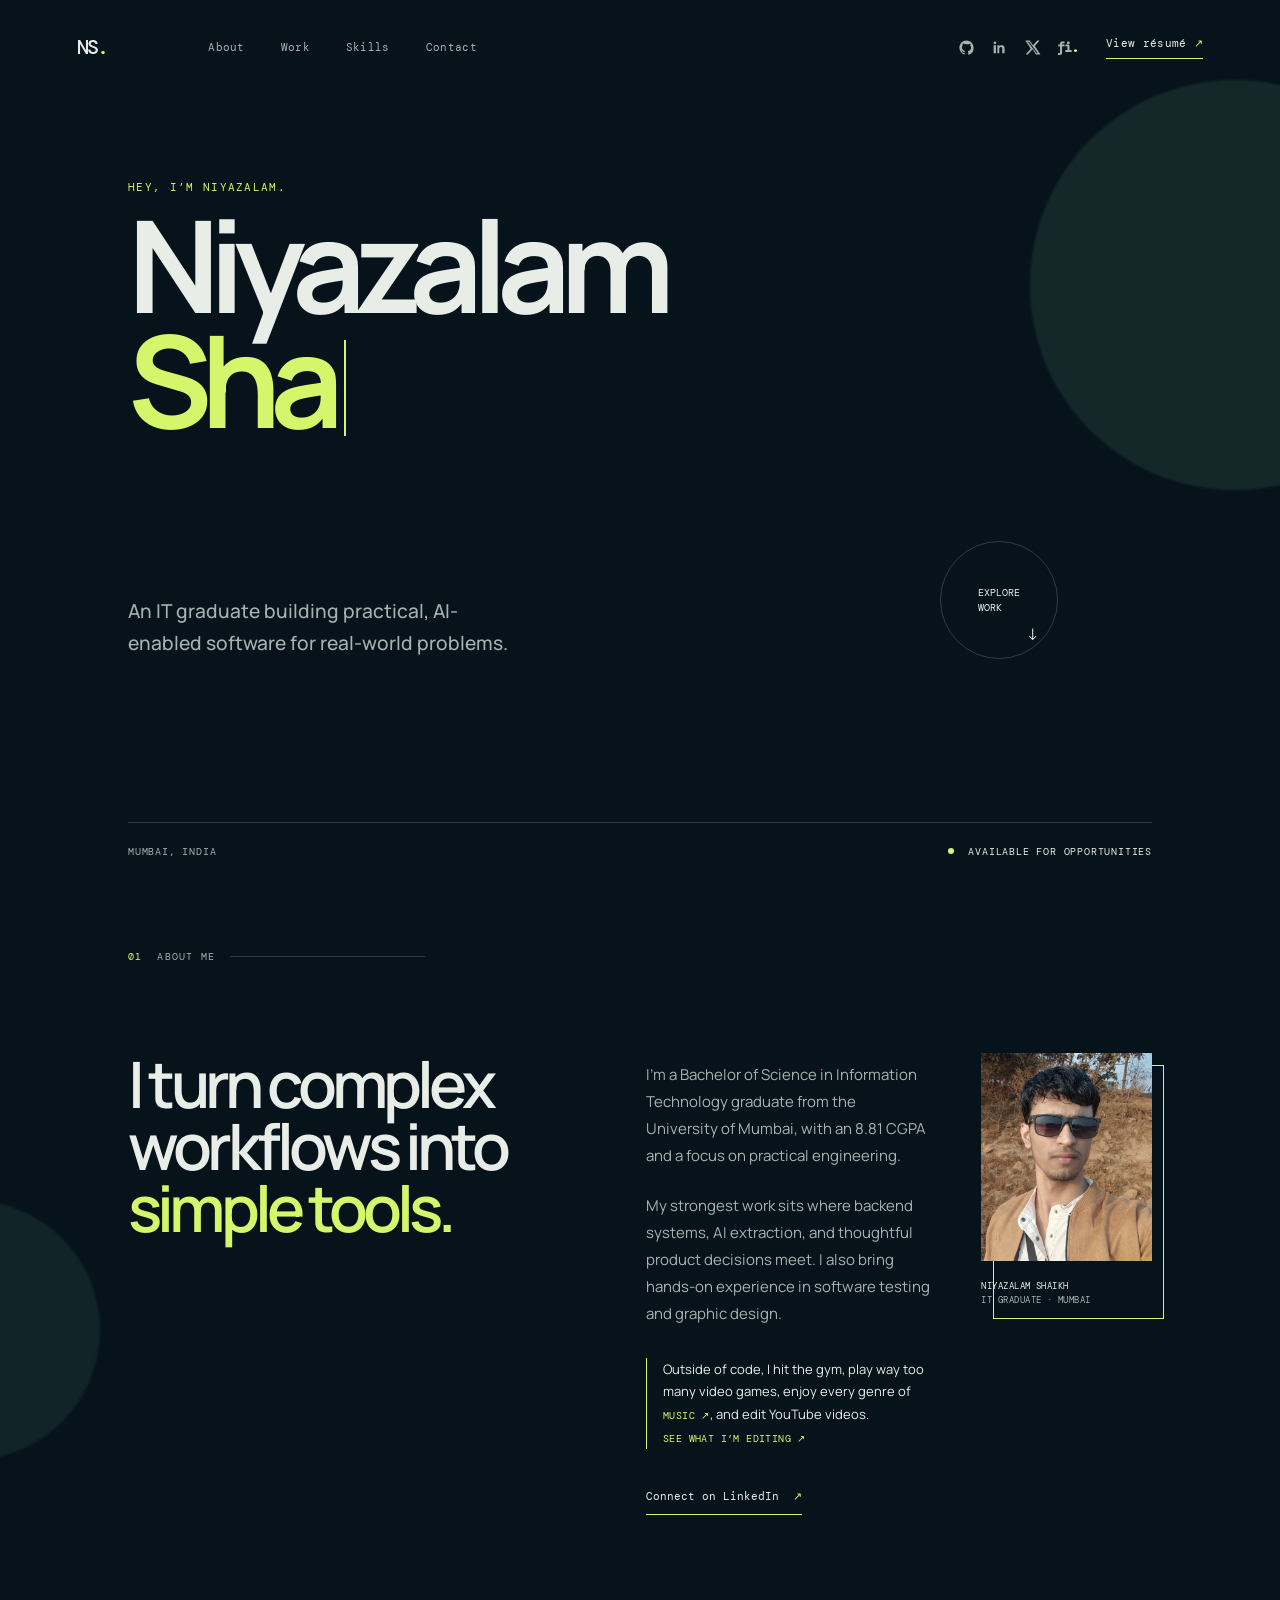
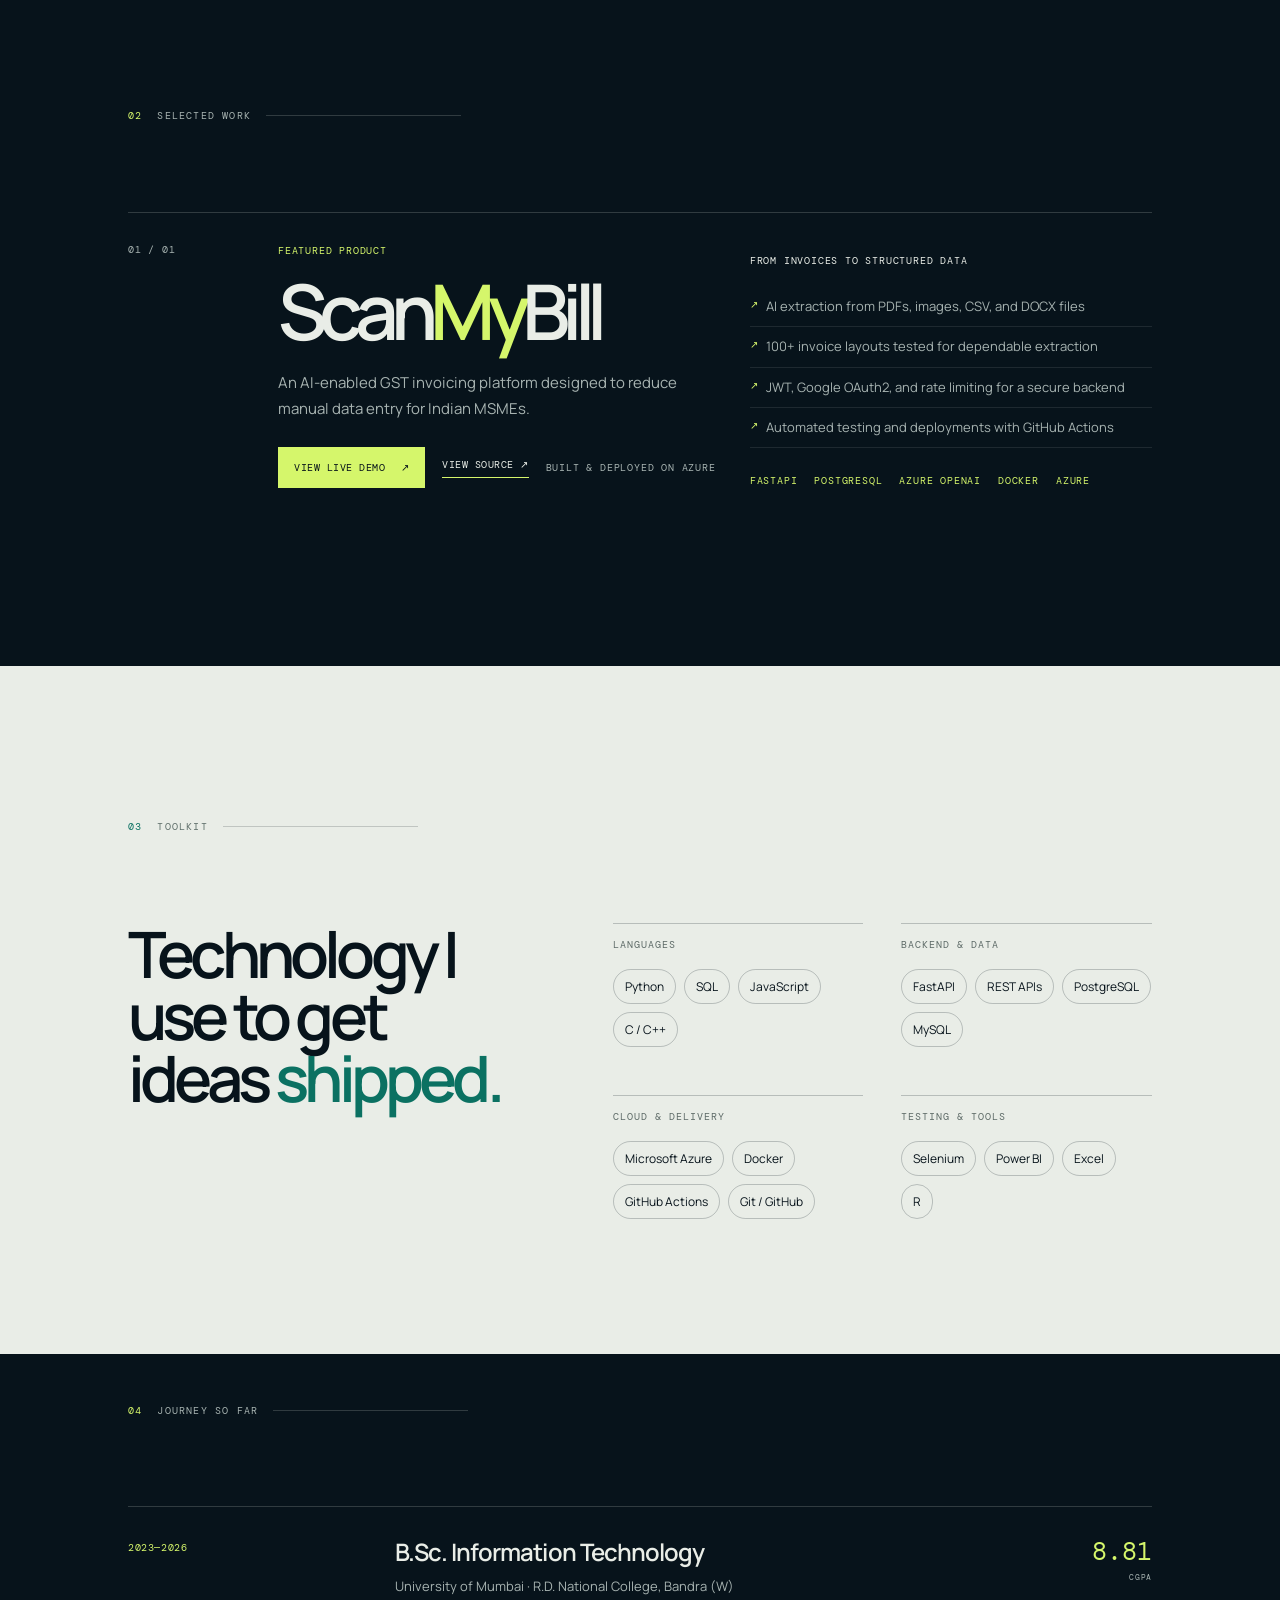
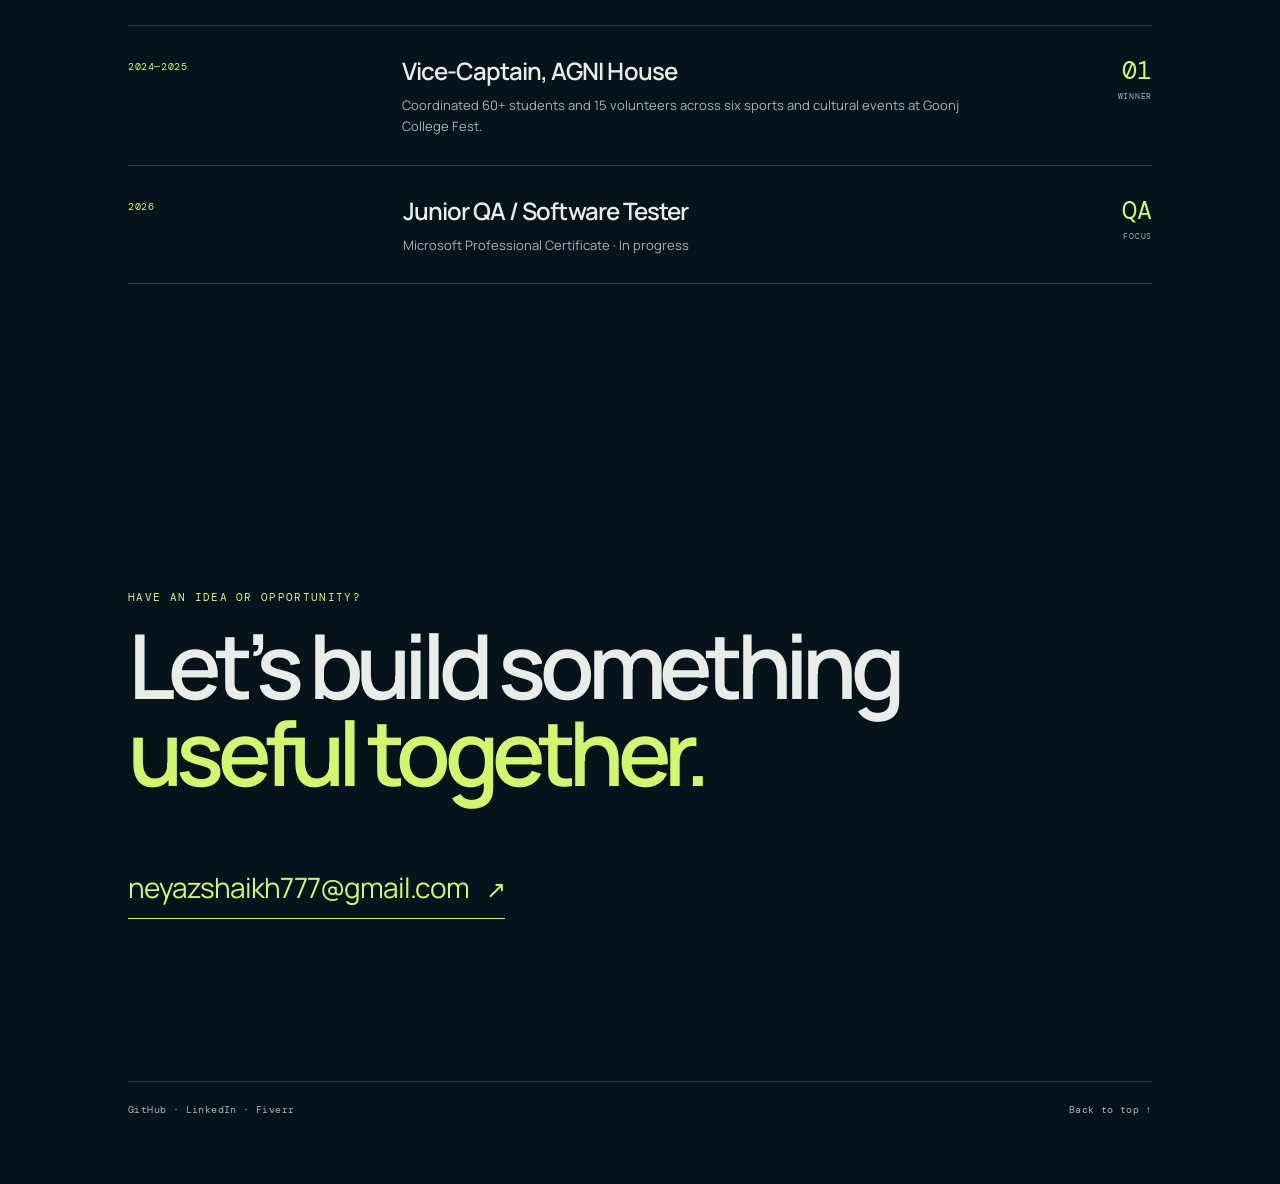
==== index.html @ 952bd9e0 "add x account" ====
<!doctype html>
<html lang="en">
  <head>
    <meta charset="UTF-8" />
    <meta name="viewport" content="width=device-width, initial-scale=1.0" />
    <meta name="description" content="Portfolio of Niyazalam Shaikh — IT graduate and builder of practical software." />
    <title>Niyazalam Shaikh | Portfolio</title>
    <link rel="icon" type="image/svg+xml" href="assets/images/favicon.svg" />
    <link rel="preconnect" href="https://fonts.googleapis.com" />
    <link rel="preconnect" href="https://fonts.gstatic.com" crossorigin />
    <link href="https://fonts.googleapis.com/css2?family=DM+Mono:wght@400;500&family=Manrope:wght@400;500;600;700;800&display=swap" rel="stylesheet" />
    <link rel="stylesheet" href="styles.css" />
  </head>
  <body>
    <div class="page-glow glow-one"></div>
    <div class="page-glow glow-two"></div>

    <header class="site-header">
      <a class="logo" href="#home" aria-label="Niyazalam Shaikh home">NS<span>.</span></a>
      <button class="menu-toggle" type="button" aria-label="Toggle navigation" aria-expanded="false">
        <span></span><span></span>
      </button>
      <nav class="nav-links" aria-label="Main navigation">
        <a href="#about">About</a>
        <a href="#work">Work</a>
        <a href="#skills">Skills</a>
        <a href="#contact">Contact</a>
      </nav>
      <div class="social-links" aria-label="Social profiles">
        <a href="https://github.com/niyaazshaikhh/" target="_blank" rel="noreferrer" aria-label="GitHub profile" title="GitHub">
          <svg viewBox="0 0 24 24" aria-hidden="true"><path d="M12 2C6.48 2 2 6.58 2 12.23c0 4.52 2.87 8.35 6.84 9.7.5.1.68-.22.68-.49 0-.24-.01-1.04-.01-1.89-2.78.62-3.37-1.2-3.37-1.2-.45-1.18-1.11-1.49-1.11-1.49-.91-.64.07-.63.07-.63 1 .08 1.53 1.06 1.53 1.06.9 1.57 2.35 1.12 2.92.86.09-.67.35-1.12.64-1.38-2.22-.26-4.56-1.14-4.56-5.08 0-1.12.39-2.03 1.03-2.75-.1-.26-.45-1.3.1-2.72 0 0 .84-.28 2.75 1.05A9.35 9.35 0 0 1 12 7.36c.85 0 1.7.12 2.5.35 1.91-1.33 2.75-1.05 2.75-1.05.55 1.42.2 2.46.1 2.72.64.72 1.03 1.63 1.03 2.75 0 3.95-2.34 4.81-4.57 5.07.36.32.68.94.68 1.9 0 1.37-.01 2.47-.01 2.81 0 .27.18.59.69.49A10.25 10.25 0 0 0 22 12.23C22 6.58 17.52 2 12 2Z"/></svg>
        </a>
        <a href="https://www.linkedin.com/in/niyaazshaikhh/" target="_blank" rel="noreferrer" aria-label="LinkedIn profile" title="LinkedIn">
          <svg viewBox="0 0 24 24" aria-hidden="true"><path d="M5.37 3.5a1.88 1.88 0 1 1 0 3.75 1.88 1.88 0 0 1 0-3.75ZM3.75 8.75h3.24v11.5H3.75V8.75Zm5.27 0h3.1v1.57h.04c.43-.81 1.49-1.66 3.07-1.66 3.28 0 3.89 2.16 3.89 4.97v6.62h-3.23v-5.87c0-1.4-.03-3.2-1.95-3.2-1.95 0-2.25 1.52-2.25 3.1v5.97H9.02V8.75Z"/></svg>
        </a>
        <a href="https://x.com/niyaazshaikhh" target="_blank" rel="noreferrer" aria-label="X profile" title="X">
          <svg viewBox="0 0 24 24" aria-hidden="true"><path d="M18.9 2H22l-6.77 7.74L23.2 22h-6.24l-4.89-7.58L5.44 22H2.33l7.24-8.28L1.92 2h6.24l4.42 6.86L18.9 2Zm-1.09 18h1.72L7.22 3.9H5.38L17.81 20Z"/></svg>
        </a>
        <a class="fiverr-link" href="https://www.fiverr.com/neyazshaikh/" target="_blank" rel="noreferrer" aria-label="Fiverr profile" title="Fiverr">fi<span>.</span></a>
      </div>
      <button class="header-cta" id="resume-button" type="button" aria-haspopup="dialog" aria-controls="resume-dialog" aria-expanded="false">View résumé <span aria-hidden="true">↗</span></button>
    </header>

    <main>
      <section id="home" class="hero section-shell">
        <p class="eyebrow reveal">Hey, I’m Niyazalam.</p>
        <h1 class="reveal" aria-label="Niyazalam Shaikh"><span class="type-line type-first" data-text="Niyazalam"></span><br /><span class="type-line type-last" data-text="Shaikh."></span></h1>
        <div class="hero-bottom reveal">
          <p class="hero-copy">An IT graduate building practical, AI-enabled software for real-world problems.</p>
          <a class="circle-link" href="#work" aria-label="Explore my work"><span>Explore<br />work</span><b>↓</b></a>
        </div>
        <div class="hero-meta reveal">
          <span>Mumbai, India</span>
          <span class="status"><i></i> Available for opportunities</span>
        </div>
      </section>

      <section id="about" class="about section-shell content-section">
        <div class="section-label reveal"><span>01</span> About me</div>
        <div class="about-grid">
          <h2 class="reveal">I turn complex workflows into <em>simple tools.</em></h2>
          <div class="about-text reveal">
            <p>I’m a Bachelor of Science in Information Technology graduate from the University of Mumbai, with an 8.81 CGPA and a focus on practical engineering.</p>
            <p>My strongest work sits where backend systems, AI extraction, and thoughtful product decisions meet. I also bring hands-on experience in software testing and graphic design.</p>
            <p class="personal-note">Outside of code, I hit the gym, play way too many video games, enjoy every genre of <a href="https://www.youtube.com/watch?v=YeFpMaiof6o" target="_blank" rel="noreferrer">music ↗</a>, and edit YouTube videos. <a href="https://www.youtube.com/@cverox" target="_blank" rel="noreferrer">See what I’m editing ↗</a></p>
            <a class="text-link" href="https://www.linkedin.com/in/niyaazshaikhh/" target="_blank" rel="noreferrer">Connect on LinkedIn <span>↗</span></a>
          </div>
          <figure class="about-photo reveal">
            <img src="assets/images/profile_picture.jpg" alt="Niyazalam Shaikh" />
            <figcaption>Niyazalam Shaikh<br /><span>IT graduate · Mumbai</span></figcaption>
          </figure>
        </div>
      </section>

      <section id="work" class="work section-shell content-section">
        <div class="section-label reveal"><span>02</span> Selected work</div>
        <article class="featured-project reveal">
          <div class="project-index">01 / 01</div>
          <div class="project-main">
            <p class="project-kicker">Featured product</p>
            <h2>Scan<span>My</span>Bill</h2>
            <p class="project-summary">An AI-enabled GST invoicing platform designed to reduce manual data entry for Indian MSMEs.</p>
            <div class="project-actions">
              <a class="button" href="https://scanmybill.vercel.app/" target="_blank" rel="noreferrer">View live demo <span>↗</span></a>
              <a class="project-link" href="https://github.com/niyaazshaikhh/ScanMyBill" target="_blank" rel="noreferrer">View source ↗</a>
              <span class="project-note">Built & deployed on Azure</span>
            </div>
          </div>
          <div class="project-detail">
            <p>From invoices to structured data</p>
            <ul>
              <li>AI extraction from PDFs, images, CSV, and DOCX files</li>
              <li>100+ invoice layouts tested for dependable extraction</li>
              <li>JWT, Google OAuth2, and rate limiting for a secure backend</li>
              <li>Automated testing and deployments with GitHub Actions</li>
            </ul>
            <div class="tech-list"><span>FastAPI</span><span>PostgreSQL</span><span>Azure OpenAI</span><span>Docker</span><span>Azure</span></div>
          </div>
        </article>
      </section>

      <section id="skills" class="skills section-shell content-section">
        <div class="section-label reveal"><span>03</span> Toolkit</div>
        <div class="skills-layout">
          <h2 class="reveal">Technology I use to get ideas <em>shipped.</em></h2>
          <div class="skill-groups reveal">
            <div class="skill-group"><p>Languages</p><div><span>Python</span><span>SQL</span><span>JavaScript</span><span>C / C++</span></div></div>
            <div class="skill-group"><p>Backend & data</p><div><span>FastAPI</span><span>REST APIs</span><span>PostgreSQL</span><span>MySQL</span></div></div>
            <div class="skill-group"><p>Cloud & delivery</p><div><span>Microsoft Azure</span><span>Docker</span><span>GitHub Actions</span><span>Git / GitHub</span></div></div>
            <div class="skill-group"><p>Testing & tools</p><div><span>Selenium</span><span>Power BI</span><span>Excel</span><span>R</span></div></div>
          </div>
        </div>
      </section>

      <section class="journey section-shell content-section">
        <div class="section-label reveal"><span>04</span> Journey so far</div>
        <div class="journey-list reveal">
          <article><p class="journey-year">2023—2026</p><div><h3>B.Sc. Information Technology</h3><p>University of Mumbai · R.D. National College, Bandra (W)</p></div><strong>8.81 <small>CGPA</small></strong></article>
          <article><p class="journey-year">2024—2025</p><div><h3>Vice-Captain, AGNI House</h3><p>Coordinated 60+ students and 15 volunteers across six sports and cultural events at Goonj College Fest.</p></div><strong>01 <small>Winner</small></strong></article>
          <article><p class="journey-year">2026</p><div><h3>Junior QA / Software Tester</h3><p>Microsoft Professional Certificate · In progress</p></div><strong>QA <small>Focus</small></strong></article>
        </div>
      </section>

      <section id="contact" class="contact section-shell">
        <p class="eyebrow reveal">Have an idea or opportunity?</p>
        <h2 class="reveal">Let’s build something<br /><span>useful together.</span></h2>
        <a class="contact-email reveal" href="mailto:neyazshaikh777@gmail.com">neyazshaikh777@gmail.com <span>↗</span></a>
        <div class="contact-footer reveal">
          <p><a href="https://github.com/niyaazshaikhh/" target="_blank" rel="noreferrer">GitHub</a> · <a href="https://www.linkedin.com/in/niyaazshaikhh/" target="_blank" rel="noreferrer">LinkedIn</a> · <a href="https://www.fiverr.com/neyazshaikh/" target="_blank" rel="noreferrer">Fiverr</a></p>
          <a href="#home">Back to top ↑</a>
        </div>
      </section>
    </main>
    <dialog class="resume-dialog" id="resume-dialog" aria-labelledby="resume-dialog-title">
      <div class="resume-dialog-content">
        <div class="resume-dialog-header">
          <h2 id="resume-dialog-title">Niyazalam Shaikh — Résumé</h2>
          <button class="resume-dialog-close" type="button" aria-label="Close résumé viewer">×</button>
        </div>
        <iframe src="assets/documents/niyazalam_resume.pdf" title="Niyazalam Shaikh résumé"></iframe>
      </div>
    </dialog>
    <script src="app.js"></script>
  </body>
</html>
---- styles.css ----
:root {
  --ink: #07131b;
  --ink-soft: #10242e;
  --paper: #e9ede7;
  --muted: #a7b3b1;
  --lime: #d5f66b;
  --line: rgba(233, 237, 231, .18);
  --mono: "DM Mono", ui-monospace, monospace;
  --sans: "Manrope", Arial, sans-serif;
}

* { box-sizing: border-box; }
html { scroll-behavior: smooth; }
body { background: var(--ink); color: var(--paper); font-family: var(--sans); margin: 0; overflow-x: hidden; }
a { color: inherit; text-decoration: none; }

.page-glow { border-radius: 50%; filter: blur(1px); opacity: .3; pointer-events: none; position: absolute; }
.glow-one { background: #34594e; height: 410px; right: -160px; top: 80px; width: 410px; }
.glow-two { background: #284e47; height: 260px; left: -160px; top: 1200px; width: 260px; }
.site-header { align-items: center; display: flex; height: 94px; justify-content: space-between; left: 0; padding: 0 clamp(24px, 6vw, 104px); position: absolute; right: 0; top: 0; z-index: 3; }
.logo { font-family: var(--mono); font-size: 20px; font-weight: 500; letter-spacing: -.1em; }
.logo span, .header-cta span { color: var(--lime); }
.nav-links { display: flex; gap: clamp(18px, 2.8vw, 46px); margin-left: 9%; }
.nav-links a, .social-links a, .header-cta { color: var(--muted); font-family: var(--mono); font-size: 11px; letter-spacing: .03em; transition: color .2s ease; }
.nav-links a:hover, .social-links a:hover, .header-cta:hover { color: var(--lime); }
.social-links { display: flex; gap: 16px; margin-left: auto; margin-right: 28px; }
.social-links a { align-items: center; display: inline-flex; justify-content: center; }
.social-links svg { fill: currentColor; height: 17px; transition: transform .2s ease; width: 17px; }
.social-links a:hover svg { transform: translateY(-2px); }
.social-links .fiverr-link { font-size: 14px; font-weight: 800; letter-spacing: -.08em; line-height: 1; }
.social-links .fiverr-link span { color: var(--lime); }
.header-cta { background: transparent; border: 0; border-bottom: 1px solid var(--lime); color: var(--paper); cursor: pointer; padding: 0 0 8px; }
.menu-toggle { display: none; }

.resume-dialog { background: transparent; border: 0; height: min(90vh, 900px); max-height: none; max-width: min(1100px, 92vw); padding: 0; width: 92vw; }
.resume-dialog::backdrop { background: rgba(7, 19, 27, .82); backdrop-filter: blur(5px); }
.resume-dialog-content { background: var(--paper); box-shadow: 0 20px 70px rgba(0, 0, 0, .45); display: flex; flex-direction: column; height: 100%; }
.resume-dialog-header { align-items: center; background: var(--ink-soft); color: var(--paper); display: flex; justify-content: space-between; min-height: 58px; padding: 12px 16px 12px 22px; }
.resume-dialog-header h2 { font-family: var(--mono); font-size: 11px; font-weight: 400; letter-spacing: .04em; line-height: 1.4; }
.resume-dialog-close { background: transparent; border: 1px solid rgba(233, 237, 231, .4); color: var(--paper); cursor: pointer; font-size: 25px; height: 32px; line-height: .8; padding: 0 0 3px; transition: background .2s, color .2s; width: 32px; }
.resume-dialog-close:hover { background: var(--lime); color: var(--ink); }
.resume-dialog iframe { border: 0; flex: 1; min-height: 0; width: 100%; }
.section-shell { margin: auto; max-width: 1440px; padding-left: clamp(24px, 10vw, 166px); padding-right: clamp(24px, 10vw, 166px); }

.hero { display: flex; flex-direction: column; min-height: 100vh; padding-bottom: 42px; padding-top: clamp(168px, 20vh, 224px); position: relative; }
.eyebrow { color: var(--lime); font-family: var(--mono); font-size: 11px; letter-spacing: .12em; margin: 0 0 18px; text-transform: uppercase; }
.hero h1 { font-size: clamp(64px, 10vw, 150px); font-weight: 700; letter-spacing: -.085em; line-height: .82; margin: 0; max-width: 950px; }
.hero h1 .type-last, .contact h2 span { color: var(--lime); }
.type-line { display: inline-block; min-height: .9em; position: relative; }
.type-line.typing::after { animation: blink-caret .7s steps(1) infinite; background: currentColor; bottom: .05em; content: ""; height: .75em; margin-left: .08em; position: absolute; width: 2px; }
@keyframes blink-caret { 50% { opacity: 0; } }
.hero-bottom { align-items: end; display: flex; gap: 50px; justify-content: space-between; margin-top: clamp(65px, 11vh, 120px); max-width: 930px; }
.hero-copy { color: var(--muted); font-size: clamp(15px, 1.5vw, 20px); font-weight: 500; line-height: 1.65; margin: 0; max-width: 380px; }
.circle-link { align-items: center; border: 1px solid var(--line); border-radius: 50%; display: flex; flex: 0 0 auto; height: 118px; justify-content: center; position: relative; transition: background .25s, color .25s; width: 118px; }
.circle-link:hover { background: var(--lime); color: var(--ink); }
.circle-link span { font-family: var(--mono); font-size: 10px; line-height: 1.5; text-transform: uppercase; }
.circle-link b { bottom: 14px; font-size: 16px; font-weight: 400; position: absolute; right: 19px; }
.hero-meta { border-top: 1px solid var(--line); color: var(--muted); display: flex; font-family: var(--mono); font-size: 10px; justify-content: space-between; letter-spacing: .08em; margin-top: auto; padding-top: 22px; text-transform: uppercase; }
.status { color: var(--paper); }
.status i { background: var(--lime); border-radius: 50%; display: inline-block; height: 6px; margin: 0 8px 1px 0; width: 6px; }

.content-section { padding-bottom: clamp(110px, 16vh, 210px); padding-top: 50px; }
.section-label { align-items: center; color: var(--muted); display: flex; font-family: var(--mono); font-size: 10px; gap: 15px; letter-spacing: .12em; margin-bottom: clamp(46px, 7vw, 96px); text-transform: uppercase; }
.section-label::after { background: var(--line); content: ""; height: 1px; max-width: 195px; width: 16vw; }
.section-label span { color: var(--lime); }
.about-grid { display: grid; gap: 5%; grid-template-columns: 1.15fr .7fr .42fr; }
h2 { font-size: clamp(40px, 5vw, 74px); font-weight: 600; letter-spacing: -.075em; line-height: .97; margin: 0; }
h2 em { color: var(--lime); font-style: normal; }
.about-text { color: var(--muted); font-size: 15px; line-height: 1.8; padding-top: 8px; }
.about-text p { margin: 0 0 23px; }
.personal-note { border-left: 1px solid var(--lime); color: var(--paper); font-size: 13px; line-height: 1.75; margin-top: 31px !important; padding-left: 16px; }
.personal-note a { color: var(--lime); font-family: var(--mono); font-size: 10px; letter-spacing: .04em; text-transform: uppercase; white-space: nowrap; }
.personal-note a:hover { color: var(--paper); }
.text-link { border-bottom: 1px solid var(--lime); color: var(--paper); display: inline-block; font-family: var(--mono); font-size: 11px; margin-top: 15px; padding-bottom: 8px; }
.text-link span { color: var(--lime); padding-left: 7px; }
.about-photo { align-self: start; isolation: isolate; margin: 0; position: relative; }
.about-photo::before { border: 1px solid var(--lime); content: ""; inset: 12px -12px -12px 12px; position: absolute; z-index: -1; }
.about-photo img { aspect-ratio: .82; display: block; filter: saturate(.8) contrast(1.04); object-fit: cover; object-position: center 32%; width: 100%; }
.about-photo figcaption { color: var(--paper); font-family: var(--mono); font-size: 9px; letter-spacing: .05em; line-height: 1.6; margin-top: 18px; text-transform: uppercase; }
.about-photo figcaption span { color: var(--muted); }

.featured-project { border-top: 1px solid var(--line); display: grid; gap: 25px; grid-template-columns: .28fr 1fr .9fr; padding: 30px 0 34px; transition: border-color .2s ease; }
.featured-project:hover { border-color: var(--lime); }
.project-index, .project-kicker, .project-detail > p, .tech-list, .project-note { color: var(--muted); font-family: var(--mono); font-size: 10px; letter-spacing: .08em; text-transform: uppercase; }
.project-kicker { color: var(--lime); margin: 1px 0 17px; }
.project-main h2 { font-size: clamp(46px, 6vw, 85px); letter-spacing: -.1em; }
.project-main h2 span { color: var(--lime); }
.project-summary { color: var(--muted); font-size: 15px; line-height: 1.7; margin: 22px 0 26px; max-width: 430px; }
.project-actions { align-items: center; display: flex; flex-wrap: wrap; gap: 17px; }
.button { background: var(--lime); color: var(--ink); font-family: var(--mono); font-size: 10px; letter-spacing: .05em; padding: 14px 16px; text-transform: uppercase; transition: transform .2s, background .2s; }
.button:hover { background: var(--paper); transform: translateY(-3px); }
.button span { padding-left: 9px; }
.project-link { border-bottom: 1px solid var(--lime); color: var(--paper); font-family: var(--mono); font-size: 10px; letter-spacing: .05em; padding-bottom: 6px; text-transform: uppercase; }
.project-link:hover { color: var(--lime); }
.project-detail { align-self: end; }
.project-detail > p { color: var(--paper); margin: 0 0 20px; }
.project-detail ul { color: var(--muted); font-size: 13px; line-height: 1.65; list-style: none; margin: 0 0 25px; padding: 0; }
.project-detail li { border-bottom: 1px solid rgba(233,237,231,.1); padding: 9px 0 9px 16px; position: relative; }
.project-detail li::before { color: var(--lime); content: "↗"; font-size: 10px; left: 0; position: absolute; }
.tech-list { display: flex; flex-wrap: wrap; gap: 8px 17px; line-height: 1.5; }
.tech-list span { color: var(--lime); }

.skills { background: var(--paper); color: var(--ink); max-width: none; padding-bottom: clamp(110px, 15vh, 190px); padding-top: clamp(100px, 12vw, 165px); }
.skills .section-label { color: #60706c; }
.skills .section-label::after { background: rgba(7,19,27,.18); }
.skills .section-label span { color: #0b7162; }
.skills-layout { display: grid; gap: 10%; grid-template-columns: .83fr 1.17fr; }
.skills h2 { max-width: 480px; }
.skills h2 em { color: #0b7162; }
.skill-groups { display: grid; grid-template-columns: repeat(2, 1fr); gap: 48px 38px; }
.skill-group { border-top: 1px solid rgba(7,19,27,.22); padding-top: 14px; }
.skill-group p { color: #5e6b68; font-family: var(--mono); font-size: 10px; letter-spacing: .1em; margin: 0 0 18px; text-transform: uppercase; }
.skill-group div { display: flex; flex-wrap: wrap; gap: 8px; }
.skill-group span { border: 1px solid rgba(7,19,27,.22); border-radius: 30px; font-size: 12px; padding: 8px 11px; }

.journey-list { border-top: 1px solid var(--line); }
.journey-list article { align-items: start; border-bottom: 1px solid var(--line); display: grid; gap: 25px; grid-template-columns: .36fr 1fr auto; padding: 28px 0; }
.journey-year { color: var(--lime); font-family: var(--mono); font-size: 10px; letter-spacing: .06em; margin: 6px 0 0; }
.journey h3 { font-size: clamp(17px, 2vw, 24px); font-weight: 600; letter-spacing: -.04em; margin: 0 0 8px; }
.journey article div p { color: var(--muted); font-size: 13px; line-height: 1.6; margin: 0; max-width: 590px; }
.journey strong { color: var(--lime); font-family: var(--mono); font-size: 25px; font-weight: 400; text-align: right; }
.journey small { color: var(--muted); display: block; font-size: 8px; letter-spacing: .09em; margin-top: 4px; text-transform: uppercase; }

.contact { min-height: 84vh; padding-bottom: 35px; padding-top: clamp(125px, 18vh, 220px); }
.contact h2 { font-size: clamp(46px, 7vw, 104px); }
.contact-email { border-bottom: 1px solid var(--lime); color: var(--lime); display: inline-block; font-size: clamp(17px, 2.2vw, 28px); letter-spacing: -.04em; margin-top: clamp(55px, 8vh, 92px); padding-bottom: 12px; }
.contact-email span { font-family: var(--mono); font-size: .85em; padding-left: 12px; }
.contact-footer { border-top: 1px solid var(--line); color: var(--muted); display: flex; font-family: var(--mono); font-size: 10px; justify-content: space-between; letter-spacing: .04em; margin-top: clamp(100px, 18vh, 210px); padding-top: 21px; }
.contact-footer a:hover { color: var(--lime); }
.contact-footer p { margin: 0; }

.reveal { opacity: 0; transform: translateY(24px); transition: opacity .65s ease, transform .65s ease; }
.reveal.visible { opacity: 1; transform: translateY(0); }
@media (prefers-reduced-motion: reduce) { html { scroll-behavior: auto; } .reveal { opacity: 1; transform: none; transition: none; } .type-line.typing::after { animation: none; } }

@media (max-width: 760px) {
  .site-header { height: 75px; }
  .nav-links, .social-links { display: none; }
  .header-cta { font-size: 9px; margin-left: auto; }
  .resume-dialog { height: 88vh; max-width: 96vw; width: 96vw; }
  .resume-dialog-header { min-height: 52px; padding-left: 14px; }
  .resume-dialog-header h2 { font-size: 9px; }
  .menu-toggle { background: transparent; border: 0; display: flex; flex-direction: column; gap: 5px; padding: 10px 0 10px 14px; }
  .menu-toggle span { background: var(--paper); display: block; height: 1px; width: 26px; }
  .nav-links.open { background: var(--ink-soft); display: flex; flex-direction: column; gap: 0; left: 0; margin: 0; padding: 15px 24px 25px; position: absolute; right: 0; top: 75px; }
  .nav-links.open a { border-bottom: 1px solid var(--line); color: var(--paper); font-size: 12px; padding: 16px 0; }
  .hero { min-height: 760px; padding-top: 148px; }
  .hero-bottom { align-items: flex-start; flex-direction: column; margin-top: 55px; }
  .circle-link { height: 96px; width: 96px; }
  .hero-meta { font-size: 8px; gap: 16px; }
  .about-grid, .skills-layout { gap: 42px; grid-template-columns: 1fr; }
  .about-photo { max-width: 220px; }
  .featured-project { gap: 28px; grid-template-columns: 1fr; }
  .project-index { margin-bottom: -11px; }
  .skills { padding-left: 24px; padding-right: 24px; }
  .skill-groups { gap: 32px 14px; }
  .journey-list article { grid-template-columns: 1fr auto; }
  .journey-year { grid-column: 1 / -1; }
  .contact-footer { align-items: flex-start; flex-direction: column; gap: 15px; }
}

@media (max-width: 390px) { .skill-groups { grid-template-columns: 1fr; } .hero-meta { flex-direction: column; } }
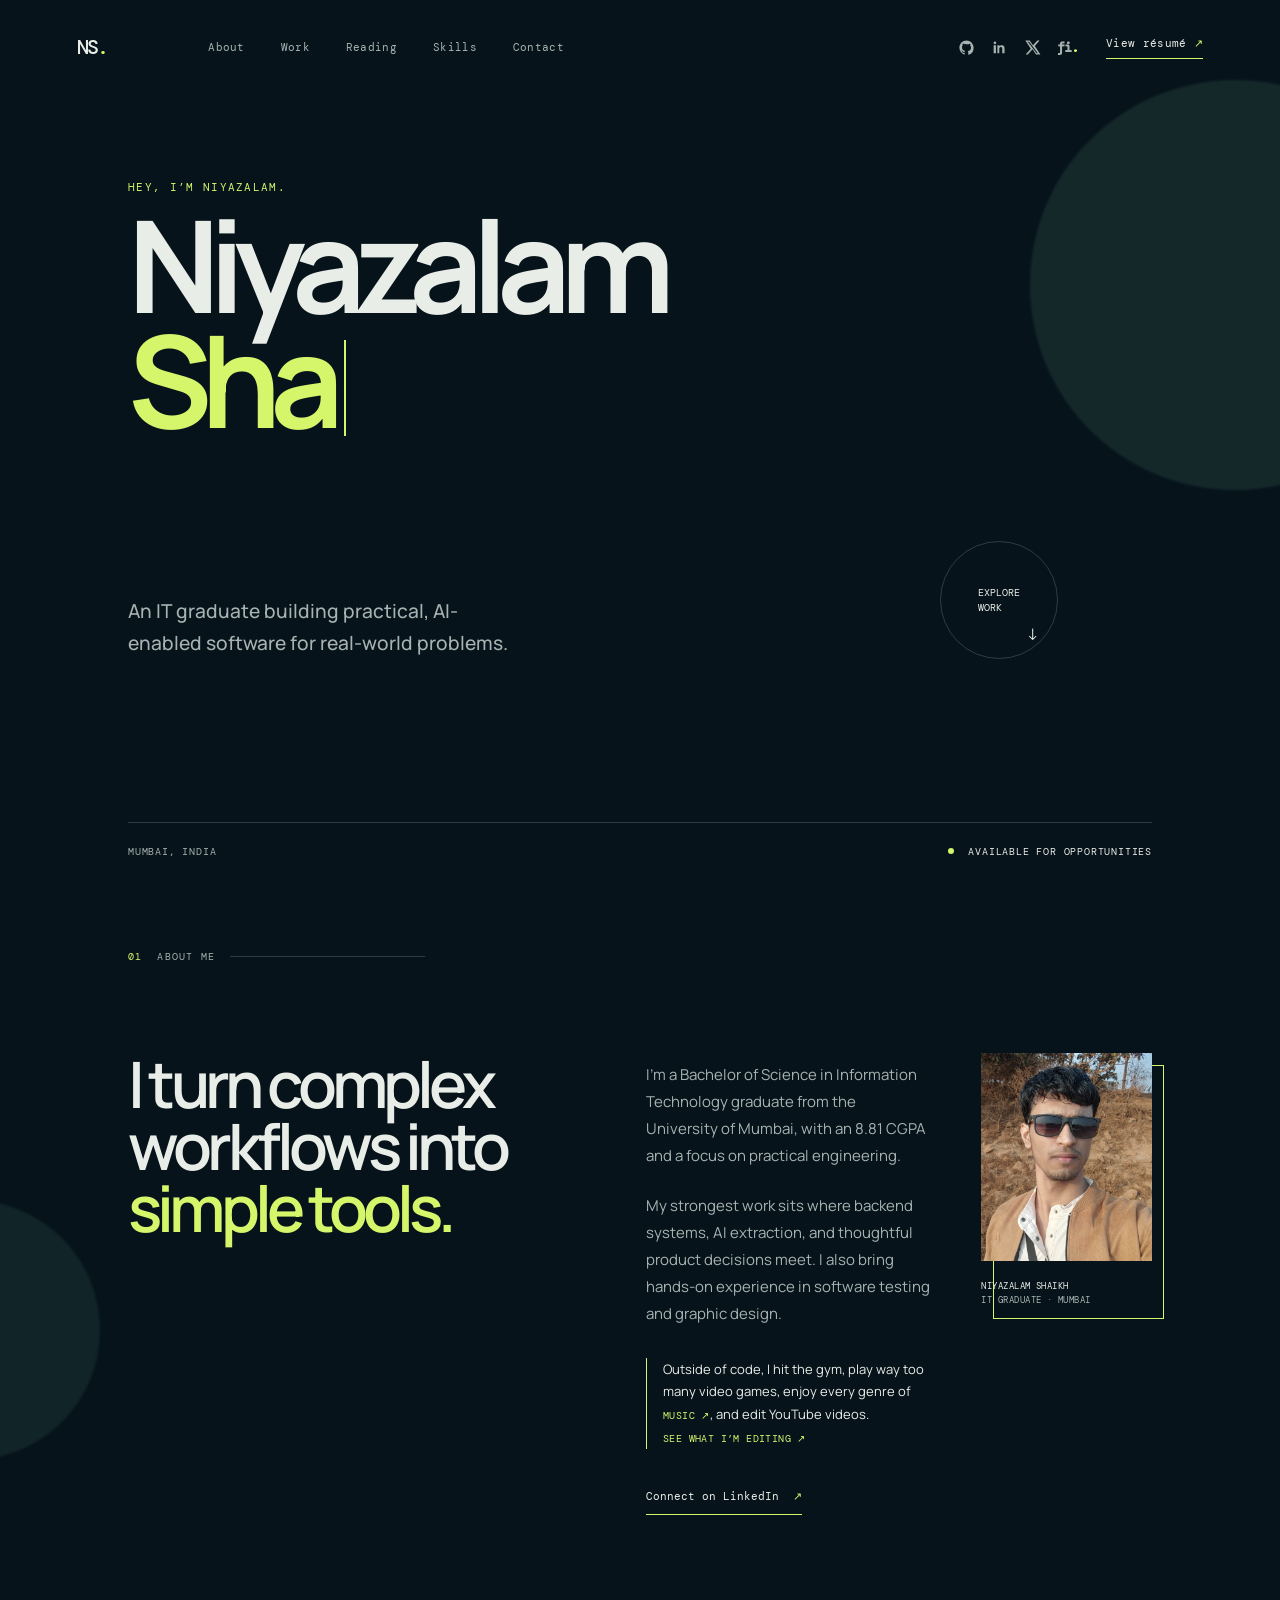
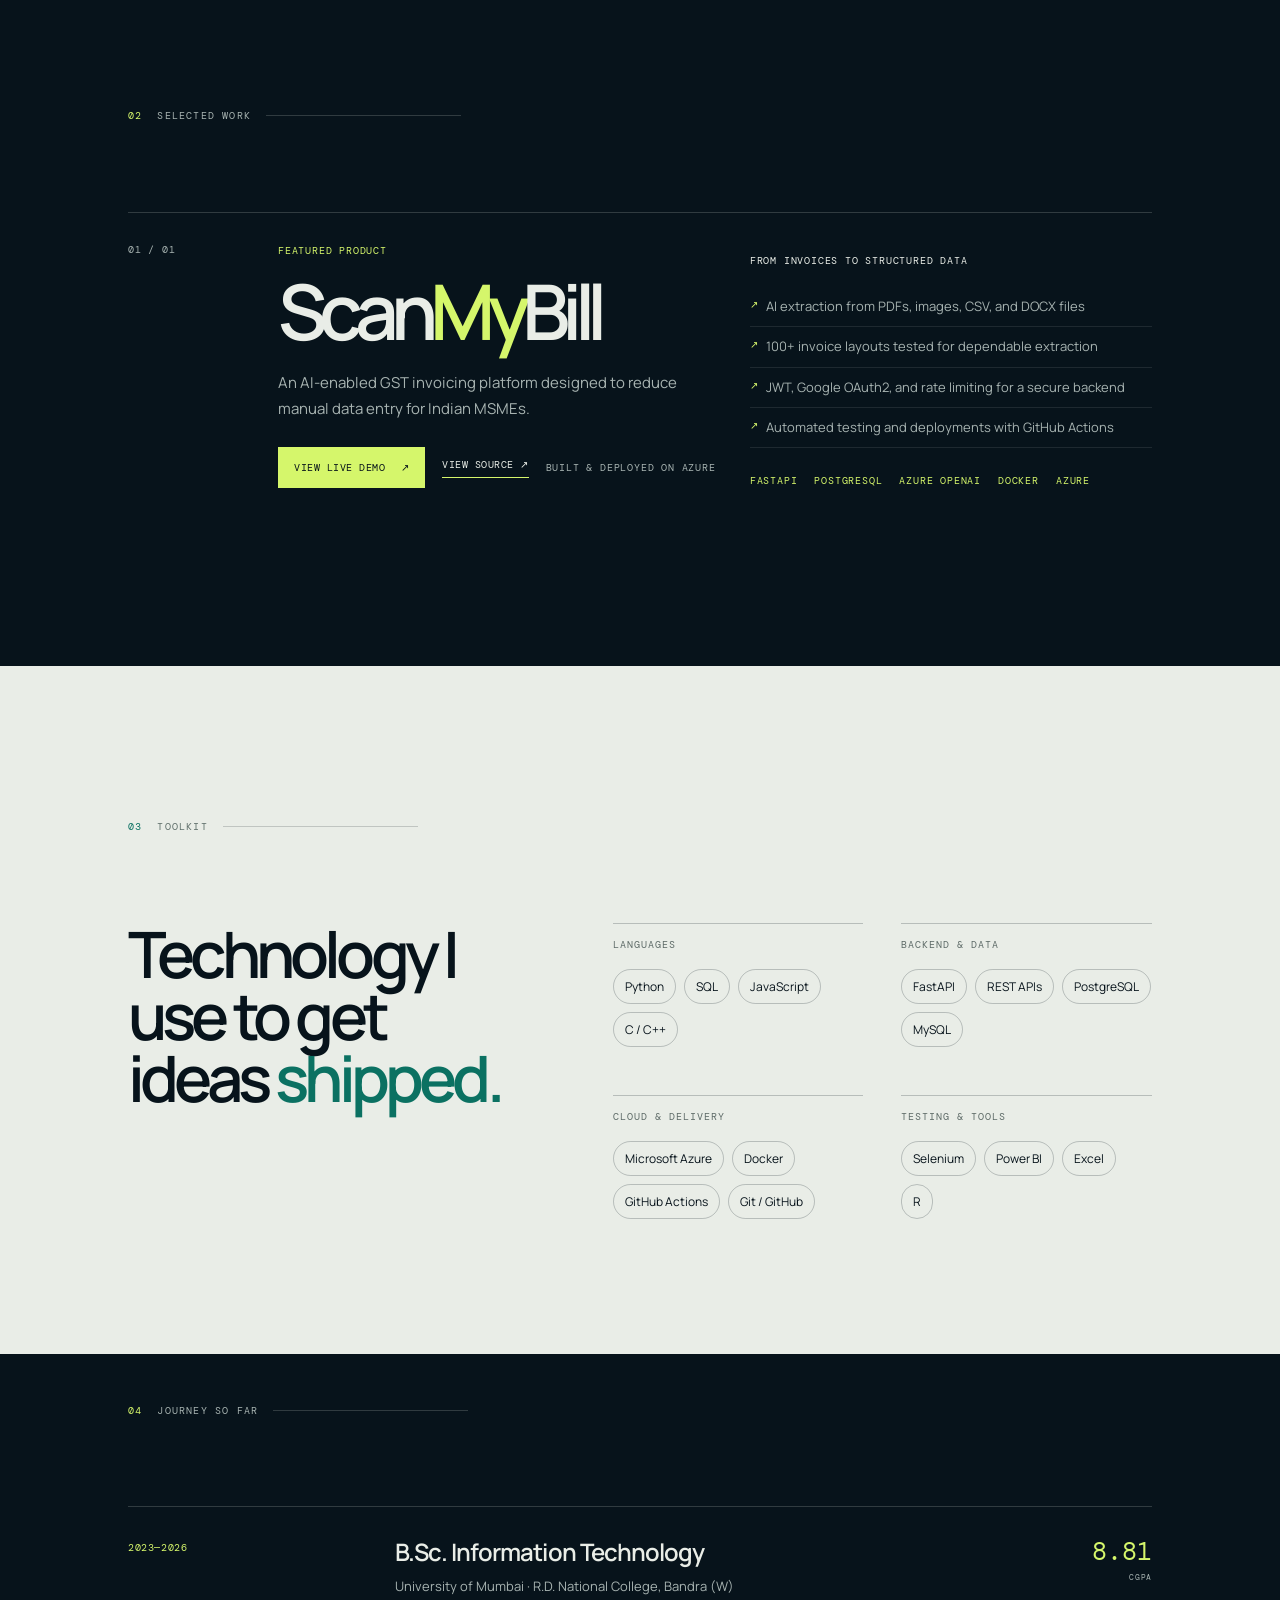
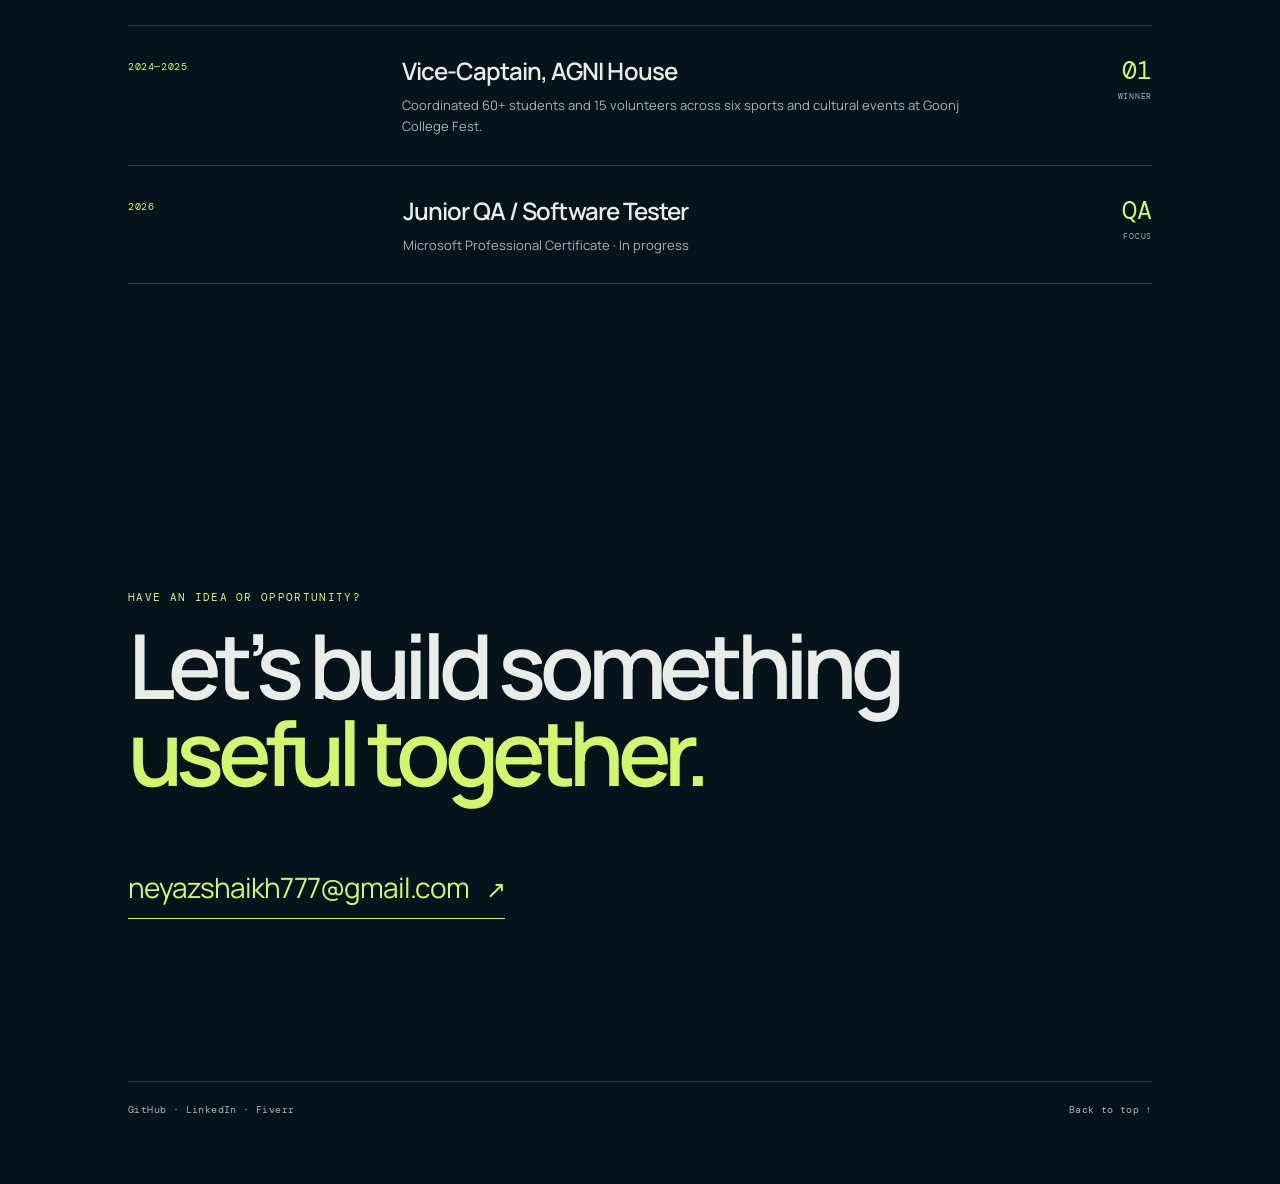
==== commit 2fa60096: "add /read route" ====
--- a/index.html
+++ b/index.html
@@ -23,6 +23,7 @@
       <nav class="nav-links" aria-label="Main navigation">
         <a href="#about">About</a>
         <a href="#work">Work</a>
+        <a href="read/">Reading</a>
         <a href="#skills">Skills</a>
         <a href="#contact">Contact</a>
       </nav>
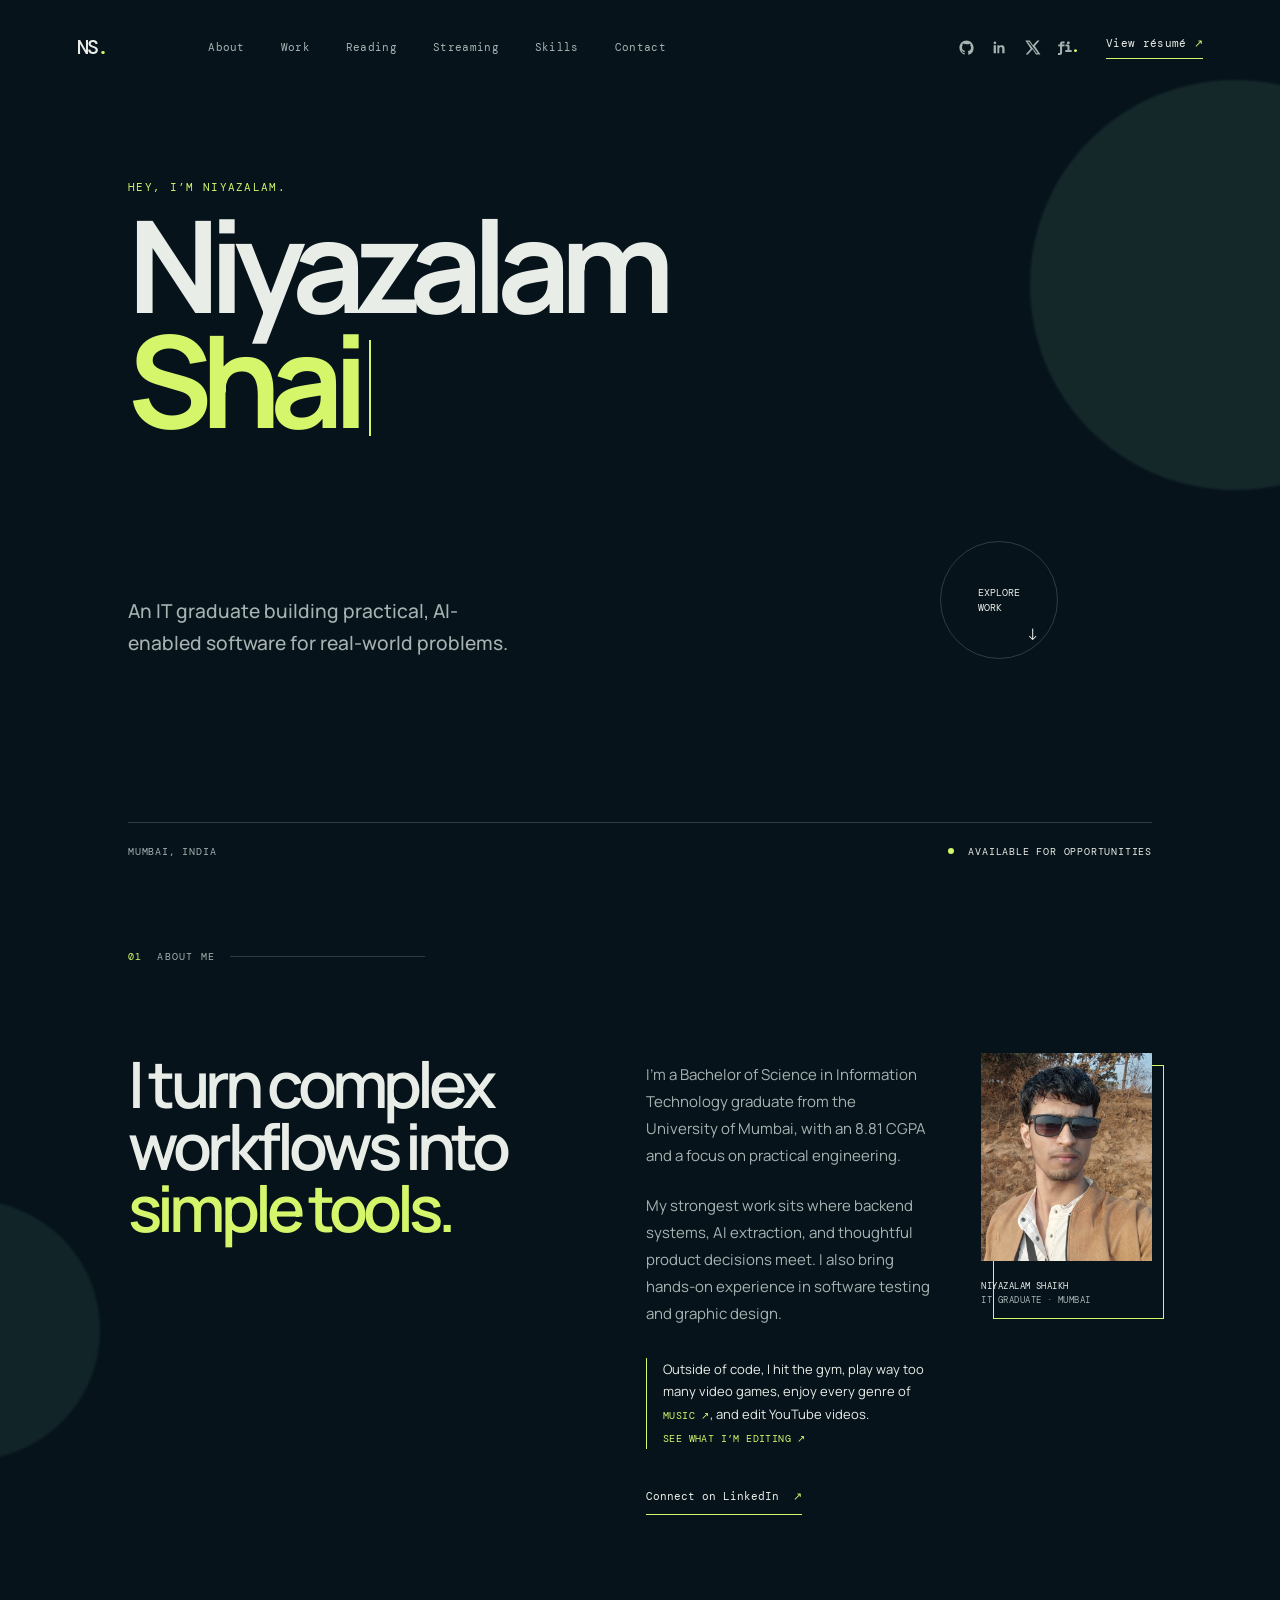
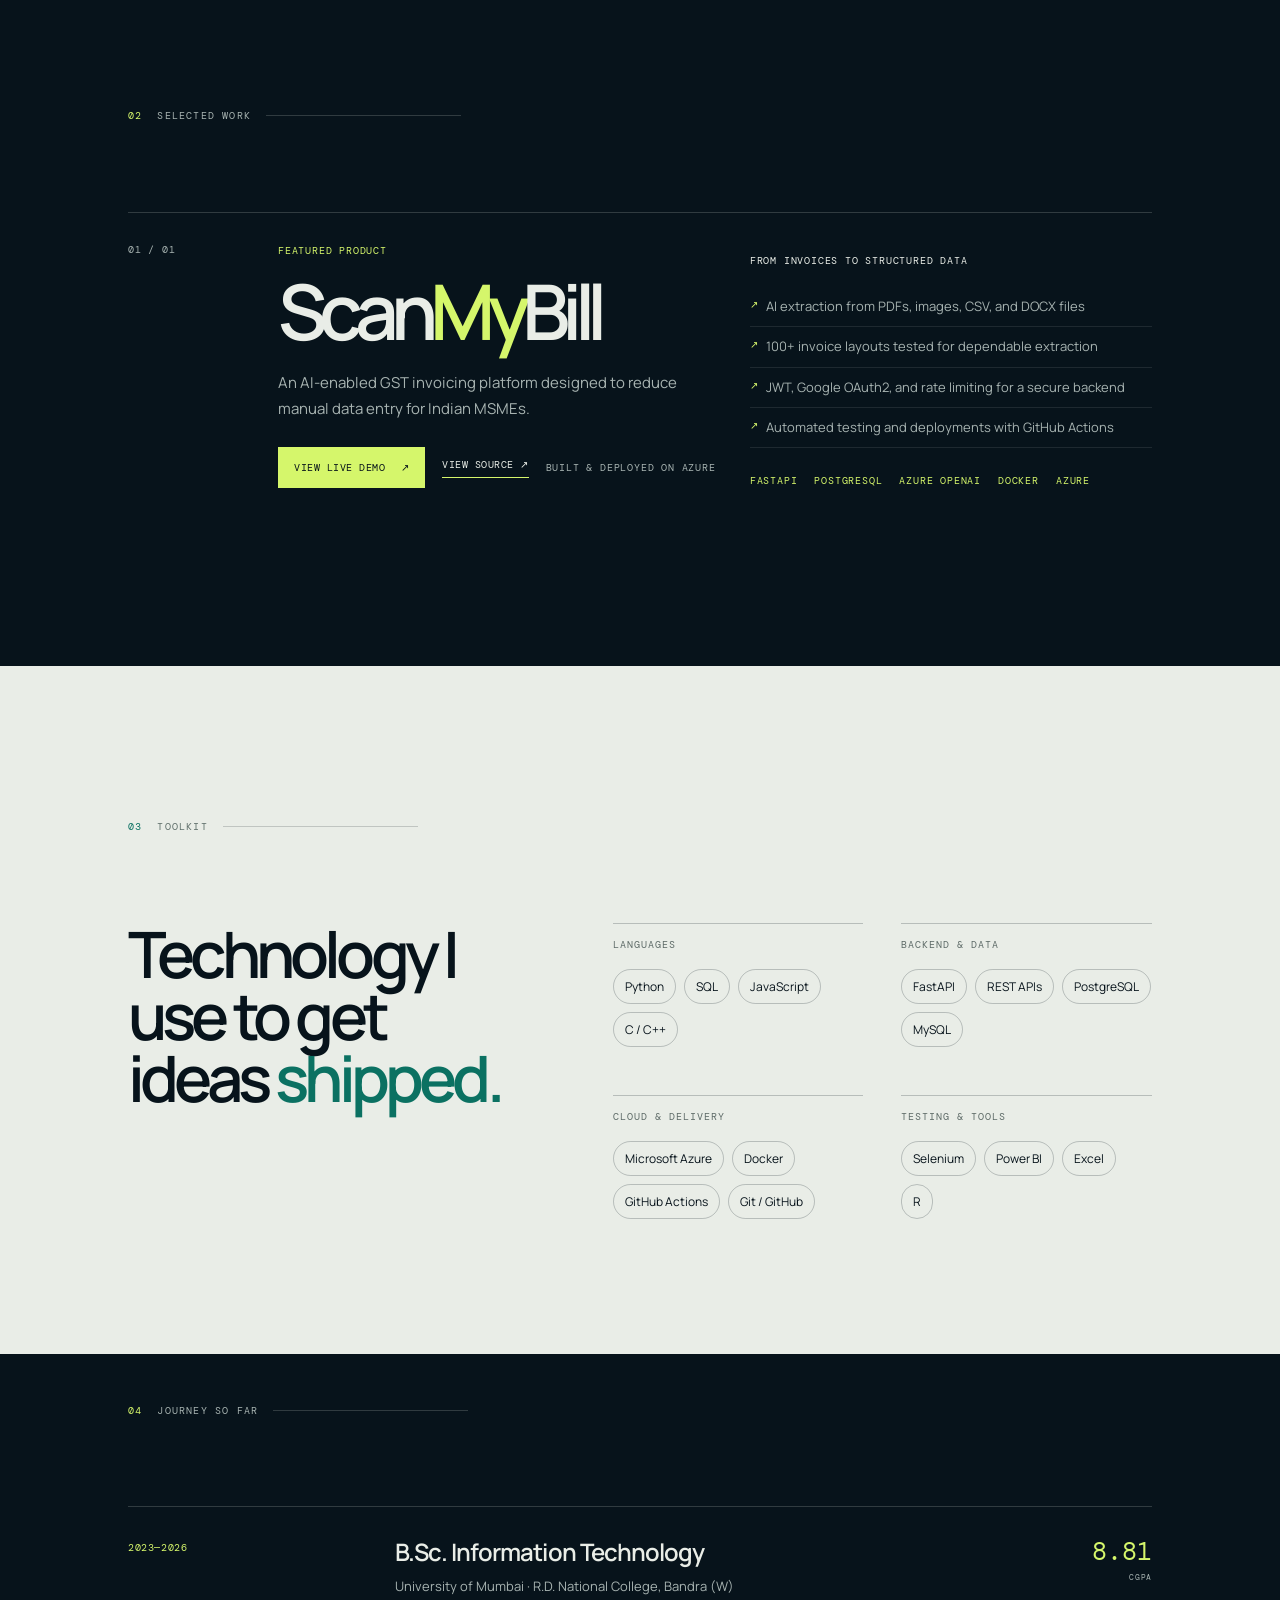
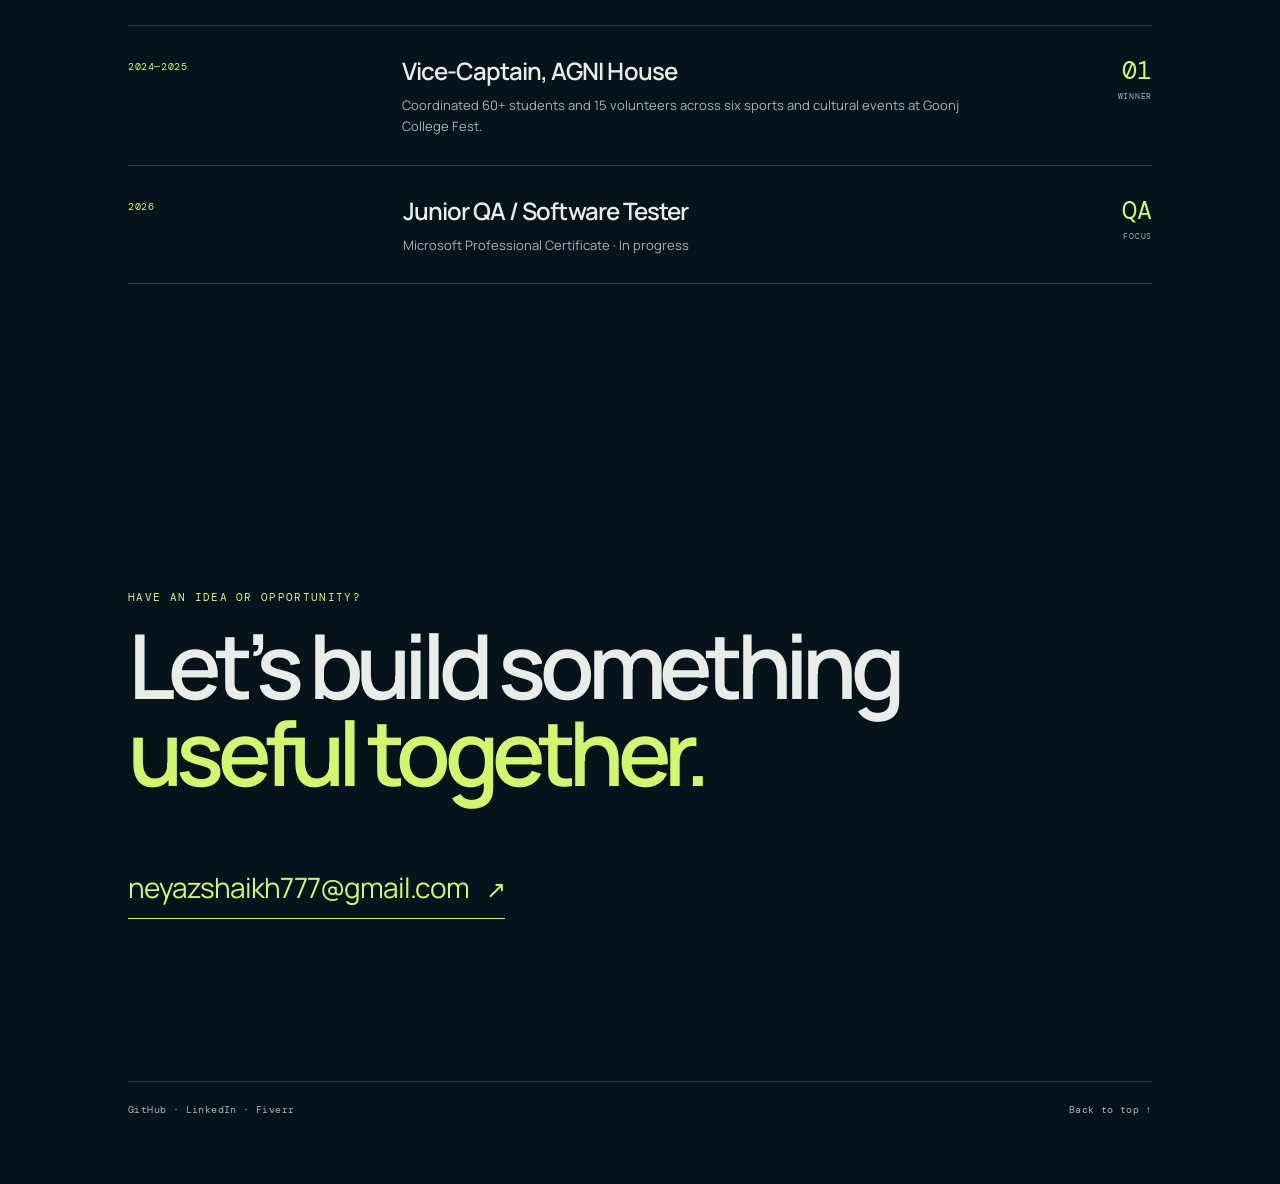
==== commit 0b067f63: "add stream route" ====
--- a/index.html
+++ b/index.html
@@ -24,6 +24,7 @@
         <a href="#about">About</a>
         <a href="#work">Work</a>
         <a href="read/">Reading</a>
+        <a href="stream/">Streaming</a>
         <a href="#skills">Skills</a>
         <a href="#contact">Contact</a>
       </nav>
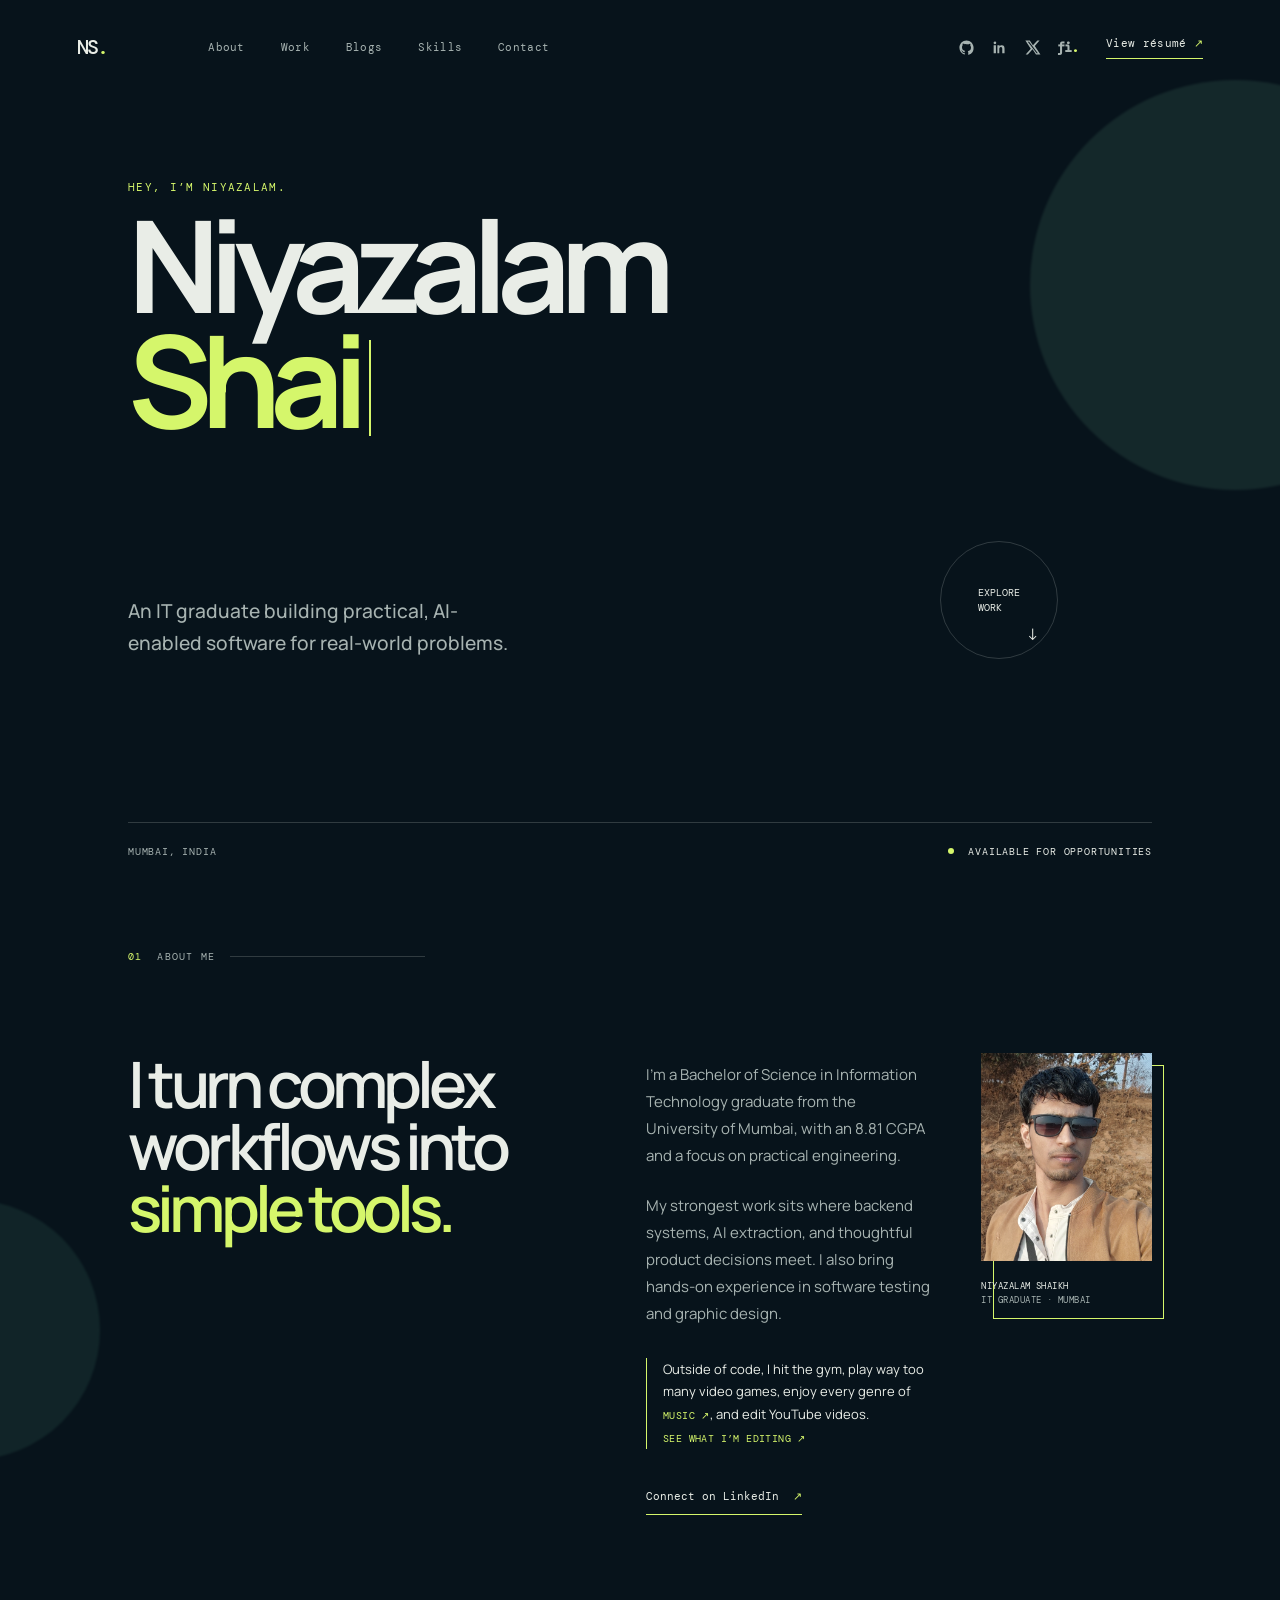
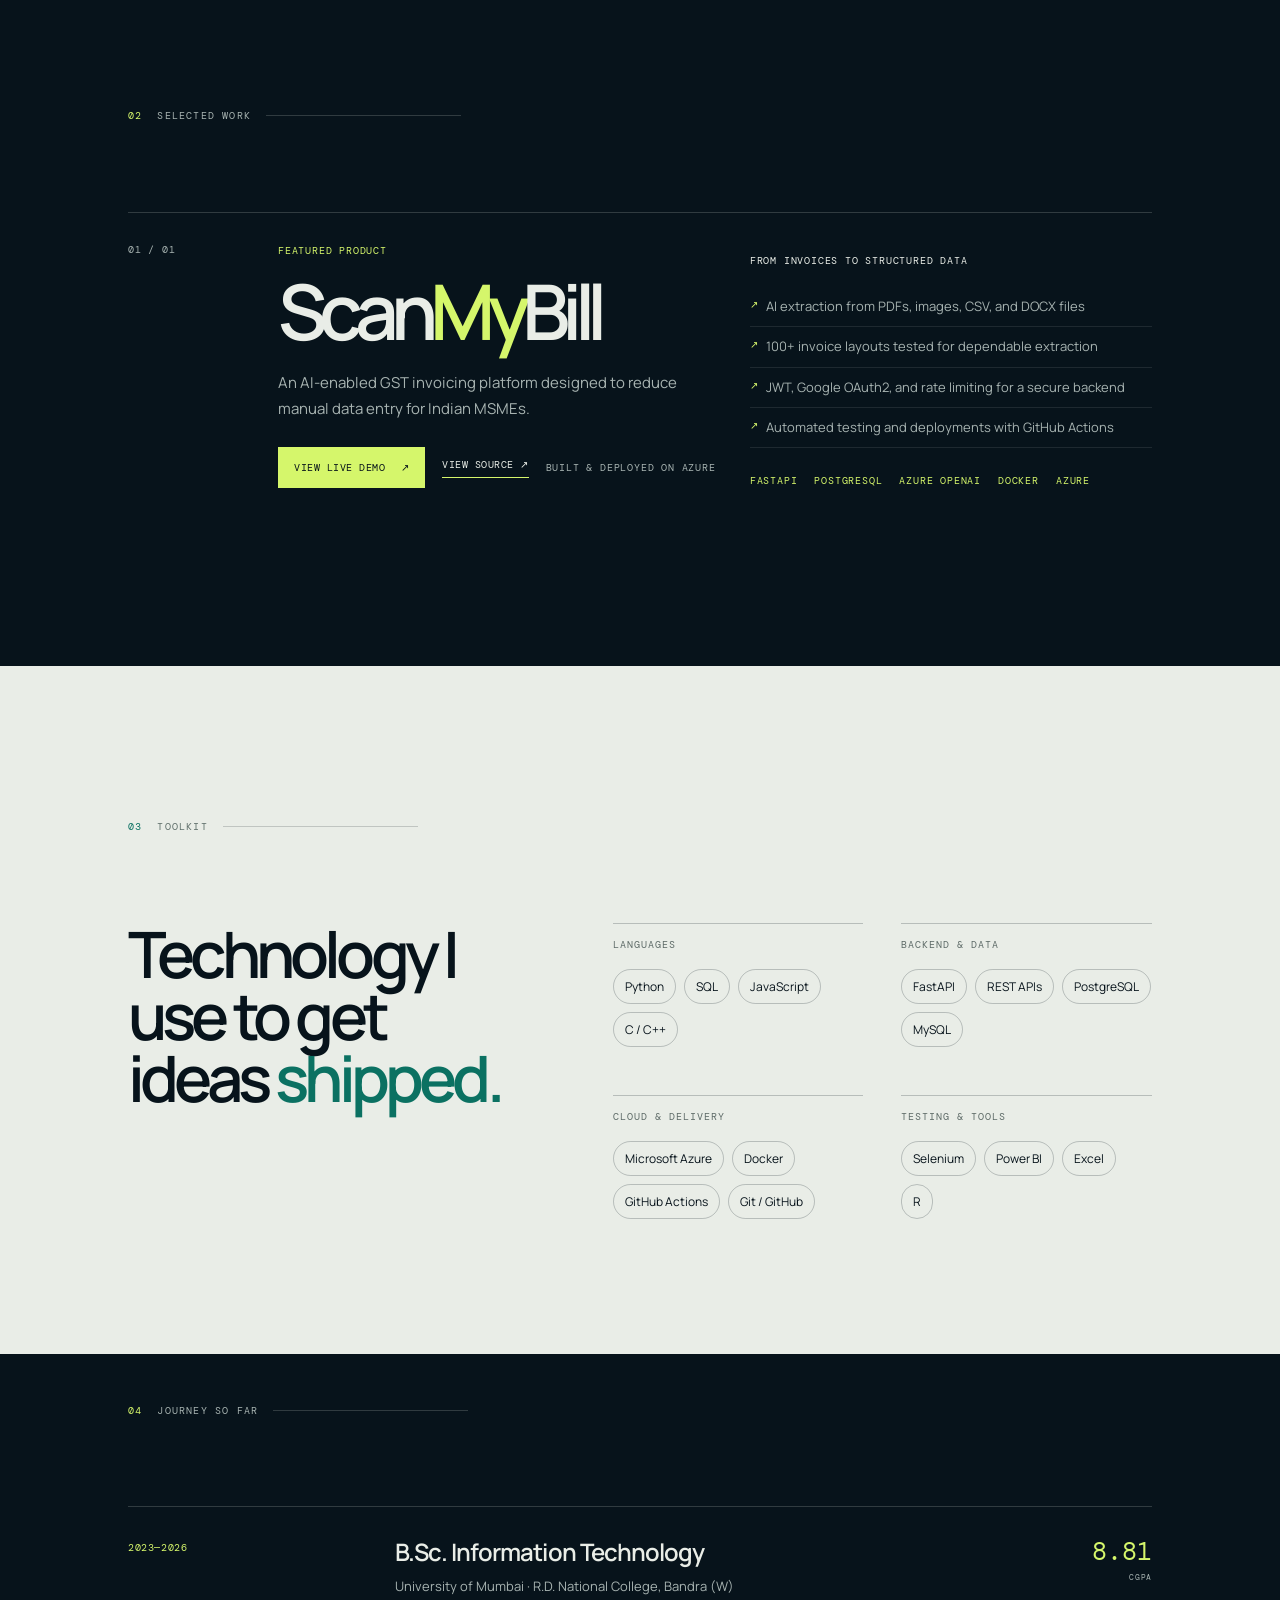
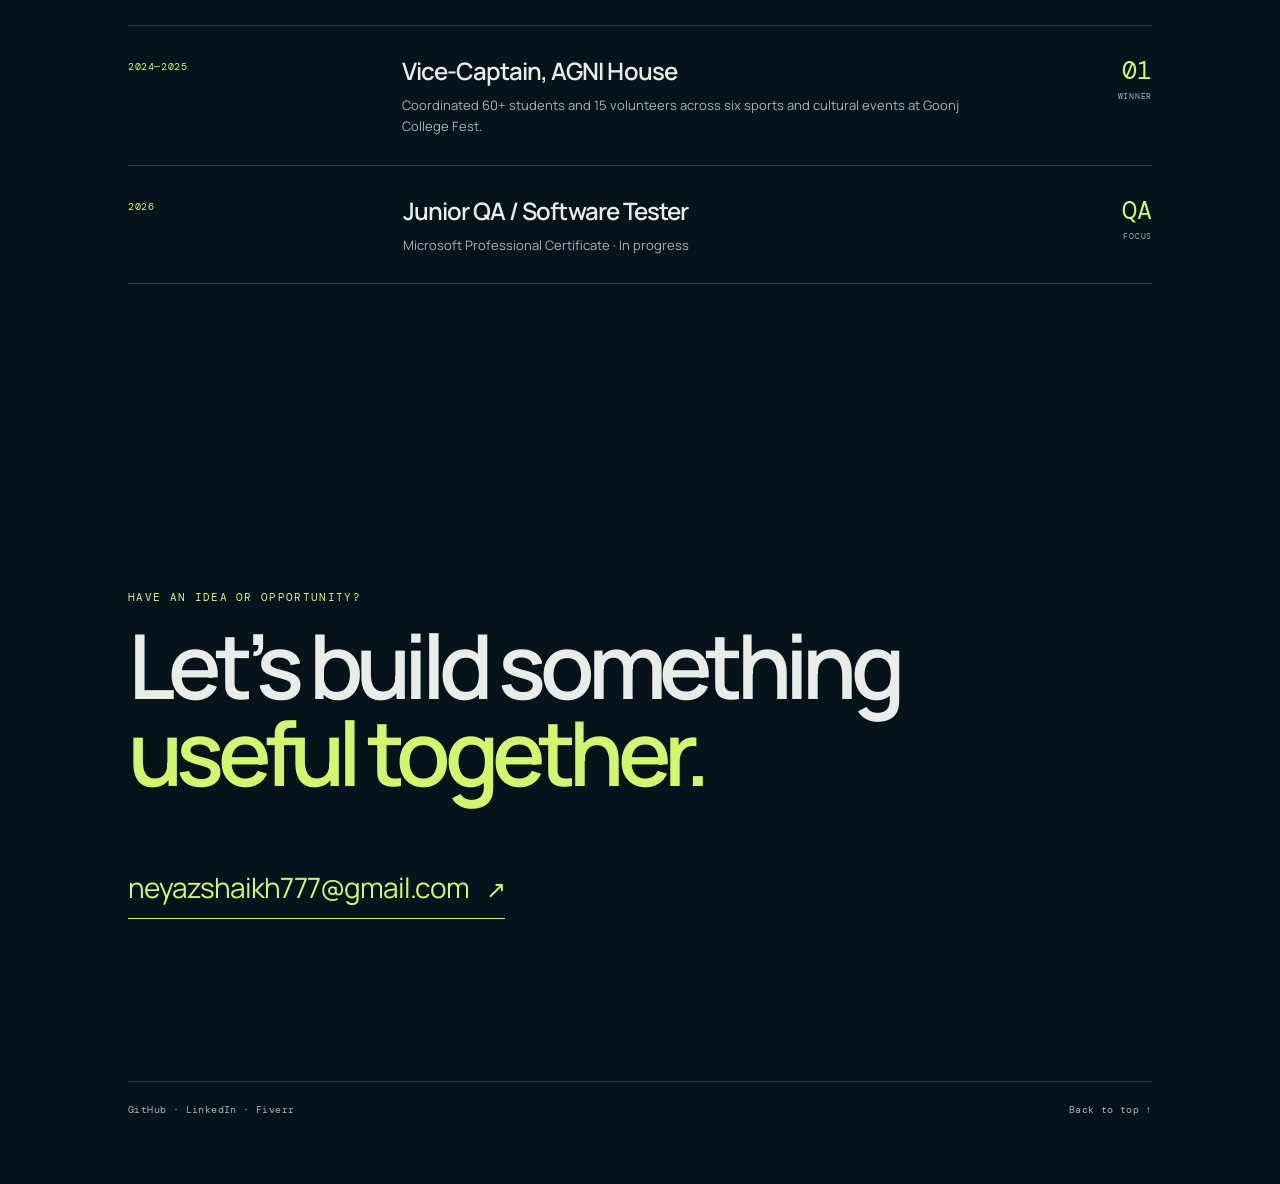
==== commit 3789dfb3: "created blogs route" ====
--- a/index.html
+++ b/index.html
@@ -23,8 +23,7 @@
       <nav class="nav-links" aria-label="Main navigation">
         <a href="#about">About</a>
         <a href="#work">Work</a>
-        <a href="read/">Reading</a>
-        <a href="stream/">Streaming</a>
+        <a href="blogs/">Blogs</a>
         <a href="#skills">Skills</a>
         <a href="#contact">Contact</a>
       </nav>
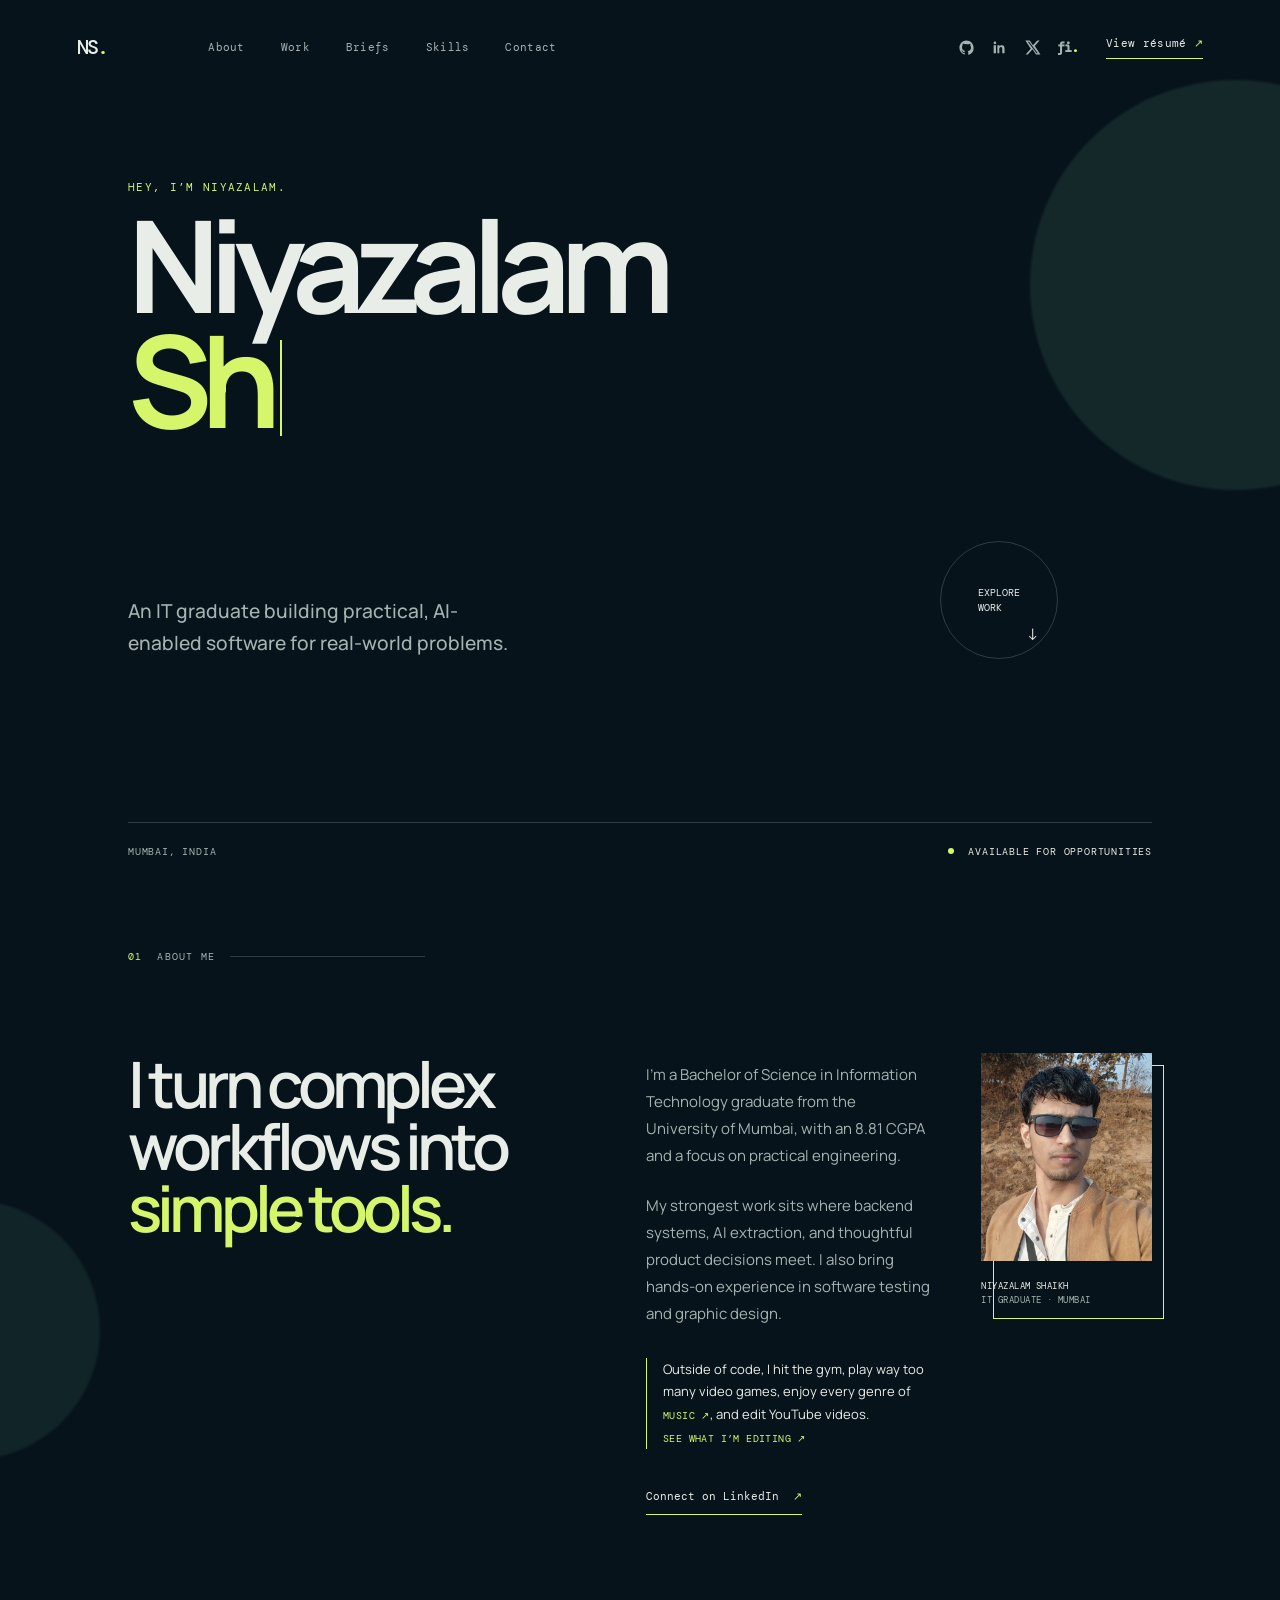
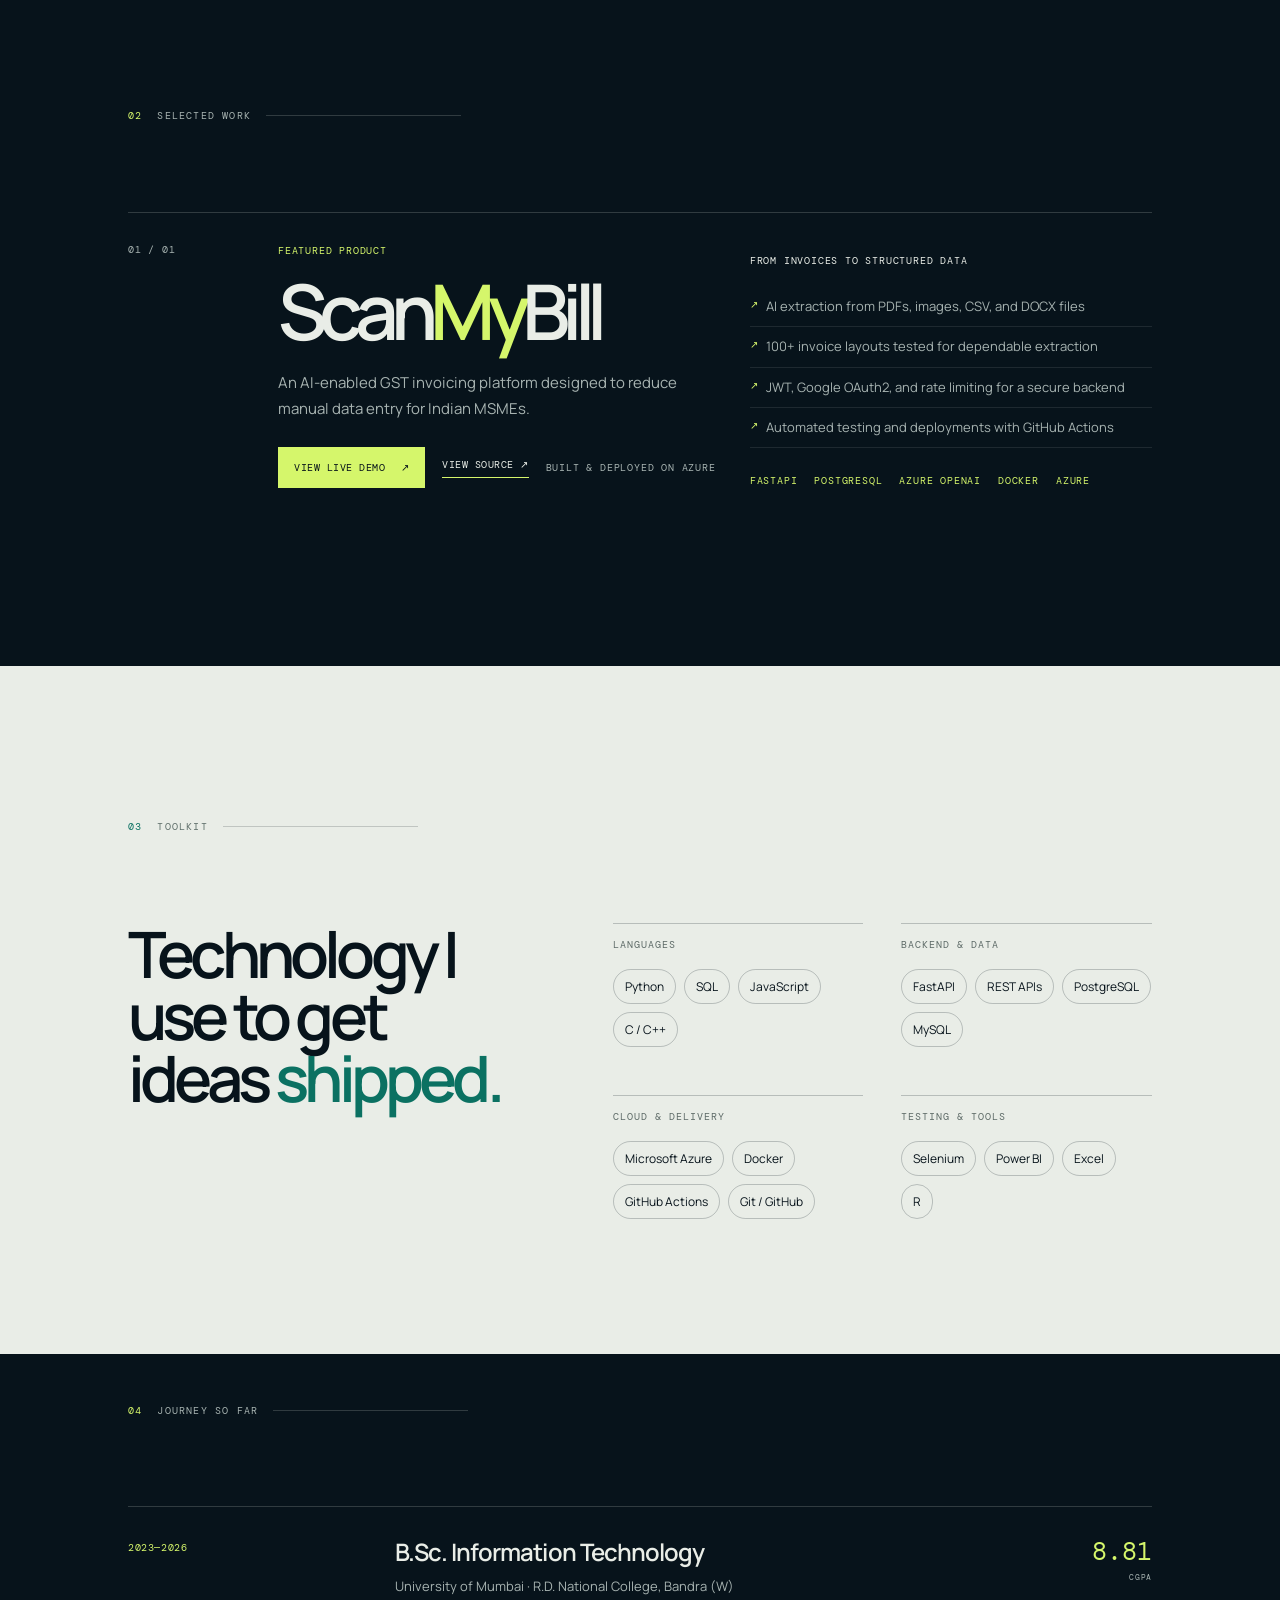
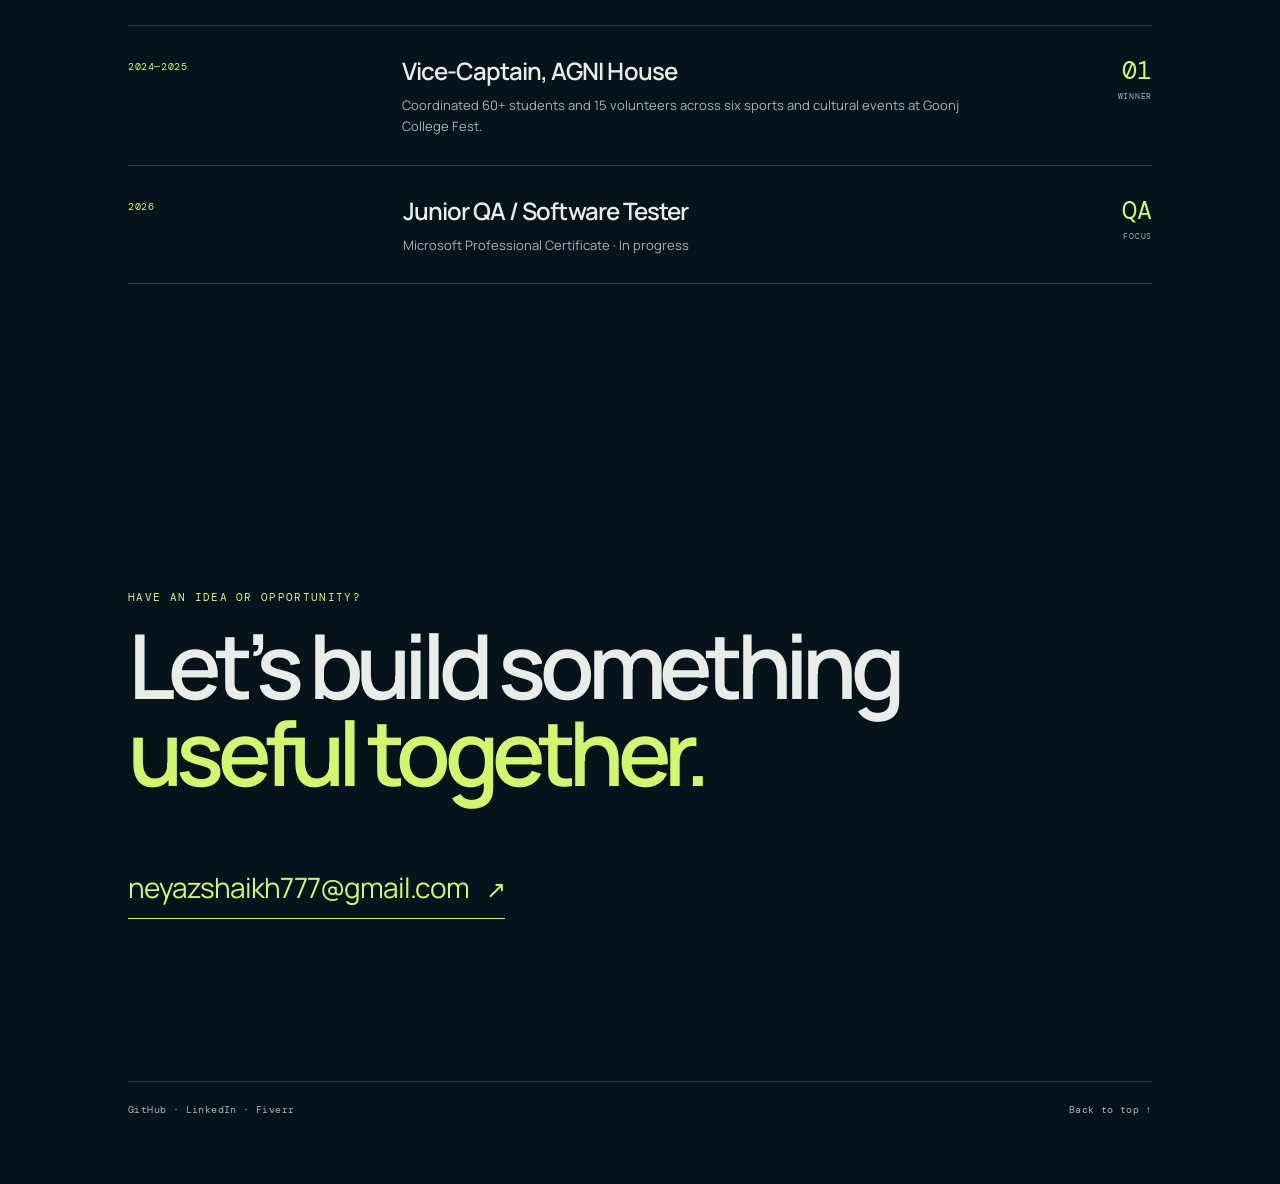
==== commit 36353640: "fixed structure and organization of files" ====
--- a/index.html
+++ b/index.html
@@ -5,11 +5,11 @@
     <meta name="viewport" content="width=device-width, initial-scale=1.0" />
     <meta name="description" content="Portfolio of Niyazalam Shaikh — IT graduate and builder of practical software." />
     <title>Niyazalam Shaikh | Portfolio</title>
-    <link rel="icon" type="image/svg+xml" href="assets/images/favicon.svg" />
+    <link rel="icon" type="image/svg+xml" href="/assets/images/favicon.svg" />
     <link rel="preconnect" href="https://fonts.googleapis.com" />
     <link rel="preconnect" href="https://fonts.gstatic.com" crossorigin />
     <link href="https://fonts.googleapis.com/css2?family=DM+Mono:wght@400;500&family=Manrope:wght@400;500;600;700;800&display=swap" rel="stylesheet" />
-    <link rel="stylesheet" href="styles.css" />
+    <link rel="stylesheet" href="/assets/css/main.css" />
   </head>
   <body>
     <div class="page-glow glow-one"></div>
@@ -23,7 +23,7 @@
       <nav class="nav-links" aria-label="Main navigation">
         <a href="#about">About</a>
         <a href="#work">Work</a>
-        <a href="blogs/">Blogs</a>
+        <a href="/briefs/">Briefs</a>
         <a href="#skills">Skills</a>
         <a href="#contact">Contact</a>
       </nav>
@@ -67,7 +67,7 @@
             <a class="text-link" href="https://www.linkedin.com/in/niyaazshaikhh/" target="_blank" rel="noreferrer">Connect on LinkedIn <span>↗</span></a>
           </div>
           <figure class="about-photo reveal">
-            <img src="assets/images/profile_picture.jpg" alt="Niyazalam Shaikh" />
+            <img src="/assets/images/profile_picture.jpg" alt="Niyazalam Shaikh" />
             <figcaption>Niyazalam Shaikh<br /><span>IT graduate · Mumbai</span></figcaption>
           </figure>
         </div>
@@ -138,9 +138,9 @@
           <h2 id="resume-dialog-title">Niyazalam Shaikh — Résumé</h2>
           <button class="resume-dialog-close" type="button" aria-label="Close résumé viewer">×</button>
         </div>
-        <iframe src="assets/documents/niyazalam_resume.pdf" title="Niyazalam Shaikh résumé"></iframe>
+        <iframe src="/assets/documents/niyazalam_resume.pdf" title="Niyazalam Shaikh résumé"></iframe>
       </div>
     </dialog>
-    <script src="app.js"></script>
+    <script src="/assets/js/app.js"></script>
   </body>
 </html>
--- a/assets/css/main.css
+++ b/assets/css/main.css
@@ -0,0 +1,162 @@
+:root {
+  --ink: #07131b;
+  --ink-soft: #10242e;
+  --paper: #e9ede7;
+  --muted: #a7b3b1;
+  --lime: #d5f66b;
+  --line: rgba(233, 237, 231, .18);
+  --mono: "DM Mono", ui-monospace, monospace;
+  --sans: "Manrope", Arial, sans-serif;
+}
+
+* { box-sizing: border-box; }
+html { scroll-behavior: smooth; }
+body { background: var(--ink); color: var(--paper); font-family: var(--sans); margin: 0; overflow-x: hidden; }
+a { color: inherit; text-decoration: none; }
+
+.page-glow { border-radius: 50%; filter: blur(1px); opacity: .3; pointer-events: none; position: absolute; }
+.glow-one { background: #34594e; height: 410px; right: -160px; top: 80px; width: 410px; }
+.glow-two { background: #284e47; height: 260px; left: -160px; top: 1200px; width: 260px; }
+.site-header { align-items: center; display: flex; height: 94px; justify-content: space-between; left: 0; padding: 0 clamp(24px, 6vw, 104px); position: absolute; right: 0; top: 0; z-index: 3; }
+.logo { font-family: var(--mono); font-size: 20px; font-weight: 500; letter-spacing: -.1em; }
+.logo span, .header-cta span { color: var(--lime); }
+.nav-links { display: flex; gap: clamp(18px, 2.8vw, 46px); margin-left: 9%; }
+.nav-links a, .social-links a, .header-cta { color: var(--muted); font-family: var(--mono); font-size: 11px; letter-spacing: .03em; transition: color .2s ease; }
+.nav-links a:hover, .social-links a:hover, .header-cta:hover { color: var(--lime); }
+.social-links { display: flex; gap: 16px; margin-left: auto; margin-right: 28px; }
+.social-links a { align-items: center; display: inline-flex; justify-content: center; }
+.social-links svg { fill: currentColor; height: 17px; transition: transform .2s ease; width: 17px; }
+.social-links a:hover svg { transform: translateY(-2px); }
+.social-links .fiverr-link { font-size: 14px; font-weight: 800; letter-spacing: -.08em; line-height: 1; }
+.social-links .fiverr-link span { color: var(--lime); }
+.header-cta { background: transparent; border: 0; border-bottom: 1px solid var(--lime); color: var(--paper); cursor: pointer; padding: 0 0 8px; }
+.menu-toggle { display: none; }
+
+.resume-dialog { background: transparent; border: 0; height: min(90vh, 900px); max-height: none; max-width: min(1100px, 92vw); padding: 0; width: 92vw; }
+.resume-dialog::backdrop { background: rgba(7, 19, 27, .82); backdrop-filter: blur(5px); }
+.resume-dialog-content { background: var(--paper); box-shadow: 0 20px 70px rgba(0, 0, 0, .45); display: flex; flex-direction: column; height: 100%; }
+.resume-dialog-header { align-items: center; background: var(--ink-soft); color: var(--paper); display: flex; justify-content: space-between; min-height: 58px; padding: 12px 16px 12px 22px; }
+.resume-dialog-header h2 { font-family: var(--mono); font-size: 11px; font-weight: 400; letter-spacing: .04em; line-height: 1.4; }
+.resume-dialog-close { background: transparent; border: 1px solid rgba(233, 237, 231, .4); color: var(--paper); cursor: pointer; font-size: 25px; height: 32px; line-height: .8; padding: 0 0 3px; transition: background .2s, color .2s; width: 32px; }
+.resume-dialog-close:hover { background: var(--lime); color: var(--ink); }
+.resume-dialog iframe { border: 0; flex: 1; min-height: 0; width: 100%; }
+.section-shell { margin: auto; max-width: 1440px; padding-left: clamp(24px, 10vw, 166px); padding-right: clamp(24px, 10vw, 166px); }
+
+.hero { display: flex; flex-direction: column; min-height: 100vh; padding-bottom: 42px; padding-top: clamp(168px, 20vh, 224px); position: relative; }
+.eyebrow { color: var(--lime); font-family: var(--mono); font-size: 11px; letter-spacing: .12em; margin: 0 0 18px; text-transform: uppercase; }
+.hero h1 { font-size: clamp(64px, 10vw, 150px); font-weight: 700; letter-spacing: -.085em; line-height: .82; margin: 0; max-width: 950px; }
+.hero h1 .type-last, .contact h2 span { color: var(--lime); }
+.type-line { display: inline-block; min-height: .9em; position: relative; }
+.type-line.typing::after { animation: blink-caret .7s steps(1) infinite; background: currentColor; bottom: .05em; content: ""; height: .75em; margin-left: .08em; position: absolute; width: 2px; }
+@keyframes blink-caret { 50% { opacity: 0; } }
+.hero-bottom { align-items: end; display: flex; gap: 50px; justify-content: space-between; margin-top: clamp(65px, 11vh, 120px); max-width: 930px; }
+.hero-copy { color: var(--muted); font-size: clamp(15px, 1.5vw, 20px); font-weight: 500; line-height: 1.65; margin: 0; max-width: 380px; }
+.circle-link { align-items: center; border: 1px solid var(--line); border-radius: 50%; display: flex; flex: 0 0 auto; height: 118px; justify-content: center; position: relative; transition: background .25s, color .25s; width: 118px; }
+.circle-link:hover { background: var(--lime); color: var(--ink); }
+.circle-link span { font-family: var(--mono); font-size: 10px; line-height: 1.5; text-transform: uppercase; }
+.circle-link b { bottom: 14px; font-size: 16px; font-weight: 400; position: absolute; right: 19px; }
+.hero-meta { border-top: 1px solid var(--line); color: var(--muted); display: flex; font-family: var(--mono); font-size: 10px; justify-content: space-between; letter-spacing: .08em; margin-top: auto; padding-top: 22px; text-transform: uppercase; }
+.status { color: var(--paper); }
+.status i { background: var(--lime); border-radius: 50%; display: inline-block; height: 6px; margin: 0 8px 1px 0; width: 6px; }
+
+.content-section { padding-bottom: clamp(110px, 16vh, 210px); padding-top: 50px; }
+.section-label { align-items: center; color: var(--muted); display: flex; font-family: var(--mono); font-size: 10px; gap: 15px; letter-spacing: .12em; margin-bottom: clamp(46px, 7vw, 96px); text-transform: uppercase; }
+.section-label::after { background: var(--line); content: ""; height: 1px; max-width: 195px; width: 16vw; }
+.section-label span { color: var(--lime); }
+.about-grid { display: grid; gap: 5%; grid-template-columns: 1.15fr .7fr .42fr; }
+h2 { font-size: clamp(40px, 5vw, 74px); font-weight: 600; letter-spacing: -.075em; line-height: .97; margin: 0; }
+h2 em { color: var(--lime); font-style: normal; }
+.about-text { color: var(--muted); font-size: 15px; line-height: 1.8; padding-top: 8px; }
+.about-text p { margin: 0 0 23px; }
+.personal-note { border-left: 1px solid var(--lime); color: var(--paper); font-size: 13px; line-height: 1.75; margin-top: 31px !important; padding-left: 16px; }
+.personal-note a { color: var(--lime); font-family: var(--mono); font-size: 10px; letter-spacing: .04em; text-transform: uppercase; white-space: nowrap; }
+.personal-note a:hover { color: var(--paper); }
+.text-link { border-bottom: 1px solid var(--lime); color: var(--paper); display: inline-block; font-family: var(--mono); font-size: 11px; margin-top: 15px; padding-bottom: 8px; }
+.text-link span { color: var(--lime); padding-left: 7px; }
+.about-photo { align-self: start; isolation: isolate; margin: 0; position: relative; }
+.about-photo::before { border: 1px solid var(--lime); content: ""; inset: 12px -12px -12px 12px; position: absolute; z-index: -1; }
+.about-photo img { aspect-ratio: .82; display: block; filter: saturate(.8) contrast(1.04); object-fit: cover; object-position: center 32%; width: 100%; }
+.about-photo figcaption { color: var(--paper); font-family: var(--mono); font-size: 9px; letter-spacing: .05em; line-height: 1.6; margin-top: 18px; text-transform: uppercase; }
+.about-photo figcaption span { color: var(--muted); }
+
+.featured-project { border-top: 1px solid var(--line); display: grid; gap: 25px; grid-template-columns: .28fr 1fr .9fr; padding: 30px 0 34px; transition: border-color .2s ease; }
+.featured-project:hover { border-color: var(--lime); }
+.project-index, .project-kicker, .project-detail > p, .tech-list, .project-note { color: var(--muted); font-family: var(--mono); font-size: 10px; letter-spacing: .08em; text-transform: uppercase; }
+.project-kicker { color: var(--lime); margin: 1px 0 17px; }
+.project-main h2 { font-size: clamp(46px, 6vw, 85px); letter-spacing: -.1em; }
+.project-main h2 span { color: var(--lime); }
+.project-summary { color: var(--muted); font-size: 15px; line-height: 1.7; margin: 22px 0 26px; max-width: 430px; }
+.project-actions { align-items: center; display: flex; flex-wrap: wrap; gap: 17px; }
+.button { background: var(--lime); color: var(--ink); font-family: var(--mono); font-size: 10px; letter-spacing: .05em; padding: 14px 16px; text-transform: uppercase; transition: transform .2s, background .2s; }
+.button:hover { background: var(--paper); transform: translateY(-3px); }
+.button span { padding-left: 9px; }
+.project-link { border-bottom: 1px solid var(--lime); color: var(--paper); font-family: var(--mono); font-size: 10px; letter-spacing: .05em; padding-bottom: 6px; text-transform: uppercase; }
+.project-link:hover { color: var(--lime); }
+.project-detail { align-self: end; }
+.project-detail > p { color: var(--paper); margin: 0 0 20px; }
+.project-detail ul { color: var(--muted); font-size: 13px; line-height: 1.65; list-style: none; margin: 0 0 25px; padding: 0; }
+.project-detail li { border-bottom: 1px solid rgba(233,237,231,.1); padding: 9px 0 9px 16px; position: relative; }
+.project-detail li::before { color: var(--lime); content: "↗"; font-size: 10px; left: 0; position: absolute; }
+.tech-list { display: flex; flex-wrap: wrap; gap: 8px 17px; line-height: 1.5; }
+.tech-list span { color: var(--lime); }
+
+.skills { background: var(--paper); color: var(--ink); max-width: none; padding-bottom: clamp(110px, 15vh, 190px); padding-top: clamp(100px, 12vw, 165px); }
+.skills .section-label { color: #60706c; }
+.skills .section-label::after { background: rgba(7,19,27,.18); }
+.skills .section-label span { color: #0b7162; }
+.skills-layout { display: grid; gap: 10%; grid-template-columns: .83fr 1.17fr; }
+.skills h2 { max-width: 480px; }
+.skills h2 em { color: #0b7162; }
+.skill-groups { display: grid; grid-template-columns: repeat(2, 1fr); gap: 48px 38px; }
+.skill-group { border-top: 1px solid rgba(7,19,27,.22); padding-top: 14px; }
+.skill-group p { color: #5e6b68; font-family: var(--mono); font-size: 10px; letter-spacing: .1em; margin: 0 0 18px; text-transform: uppercase; }
+.skill-group div { display: flex; flex-wrap: wrap; gap: 8px; }
+.skill-group span { border: 1px solid rgba(7,19,27,.22); border-radius: 30px; font-size: 12px; padding: 8px 11px; }
+
+.journey-list { border-top: 1px solid var(--line); }
+.journey-list article { align-items: start; border-bottom: 1px solid var(--line); display: grid; gap: 25px; grid-template-columns: .36fr 1fr auto; padding: 28px 0; }
+.journey-year { color: var(--lime); font-family: var(--mono); font-size: 10px; letter-spacing: .06em; margin: 6px 0 0; }
+.journey h3 { font-size: clamp(17px, 2vw, 24px); font-weight: 600; letter-spacing: -.04em; margin: 0 0 8px; }
+.journey article div p { color: var(--muted); font-size: 13px; line-height: 1.6; margin: 0; max-width: 590px; }
+.journey strong { color: var(--lime); font-family: var(--mono); font-size: 25px; font-weight: 400; text-align: right; }
+.journey small { color: var(--muted); display: block; font-size: 8px; letter-spacing: .09em; margin-top: 4px; text-transform: uppercase; }
+
+.contact { min-height: 84vh; padding-bottom: 35px; padding-top: clamp(125px, 18vh, 220px); }
+.contact h2 { font-size: clamp(46px, 7vw, 104px); }
+.contact-email { border-bottom: 1px solid var(--lime); color: var(--lime); display: inline-block; font-size: clamp(17px, 2.2vw, 28px); letter-spacing: -.04em; margin-top: clamp(55px, 8vh, 92px); padding-bottom: 12px; }
+.contact-email span { font-family: var(--mono); font-size: .85em; padding-left: 12px; }
+.contact-footer { border-top: 1px solid var(--line); color: var(--muted); display: flex; font-family: var(--mono); font-size: 10px; justify-content: space-between; letter-spacing: .04em; margin-top: clamp(100px, 18vh, 210px); padding-top: 21px; }
+.contact-footer a:hover { color: var(--lime); }
+.contact-footer p { margin: 0; }
+
+.reveal { opacity: 0; transform: translateY(24px); transition: opacity .65s ease, transform .65s ease; }
+.reveal.visible { opacity: 1; transform: translateY(0); }
+@media (prefers-reduced-motion: reduce) { html { scroll-behavior: auto; } .reveal { opacity: 1; transform: none; transition: none; } .type-line.typing::after { animation: none; } }
+
+@media (max-width: 760px) {
+  .site-header { height: 75px; }
+  .nav-links, .social-links { display: none; }
+  .header-cta { font-size: 9px; margin-left: auto; }
+  .resume-dialog { height: 88vh; max-width: 96vw; width: 96vw; }
+  .resume-dialog-header { min-height: 52px; padding-left: 14px; }
+  .resume-dialog-header h2 { font-size: 9px; }
+  .menu-toggle { background: transparent; border: 0; display: flex; flex-direction: column; gap: 5px; padding: 10px 0 10px 14px; }
+  .menu-toggle span { background: var(--paper); display: block; height: 1px; width: 26px; }
+  .nav-links.open { background: var(--ink-soft); display: flex; flex-direction: column; gap: 0; left: 0; margin: 0; padding: 15px 24px 25px; position: absolute; right: 0; top: 75px; }
+  .nav-links.open a { border-bottom: 1px solid var(--line); color: var(--paper); font-size: 12px; padding: 16px 0; }
+  .hero { min-height: 760px; padding-top: 148px; }
+  .hero-bottom { align-items: flex-start; flex-direction: column; margin-top: 55px; }
+  .circle-link { height: 96px; width: 96px; }
+  .hero-meta { font-size: 8px; gap: 16px; }
+  .about-grid, .skills-layout { gap: 42px; grid-template-columns: 1fr; }
+  .about-photo { max-width: 220px; }
+  .featured-project { gap: 28px; grid-template-columns: 1fr; }
+  .project-index { margin-bottom: -11px; }
+  .skills { padding-left: 24px; padding-right: 24px; }
+  .skill-groups { gap: 32px 14px; }
+  .journey-list article { grid-template-columns: 1fr auto; }
+  .journey-year { grid-column: 1 / -1; }
+  .contact-footer { align-items: flex-start; flex-direction: column; gap: 15px; }
+}
+
+@media (max-width: 390px) { .skill-groups { grid-template-columns: 1fr; } .hero-meta { flex-direction: column; } }
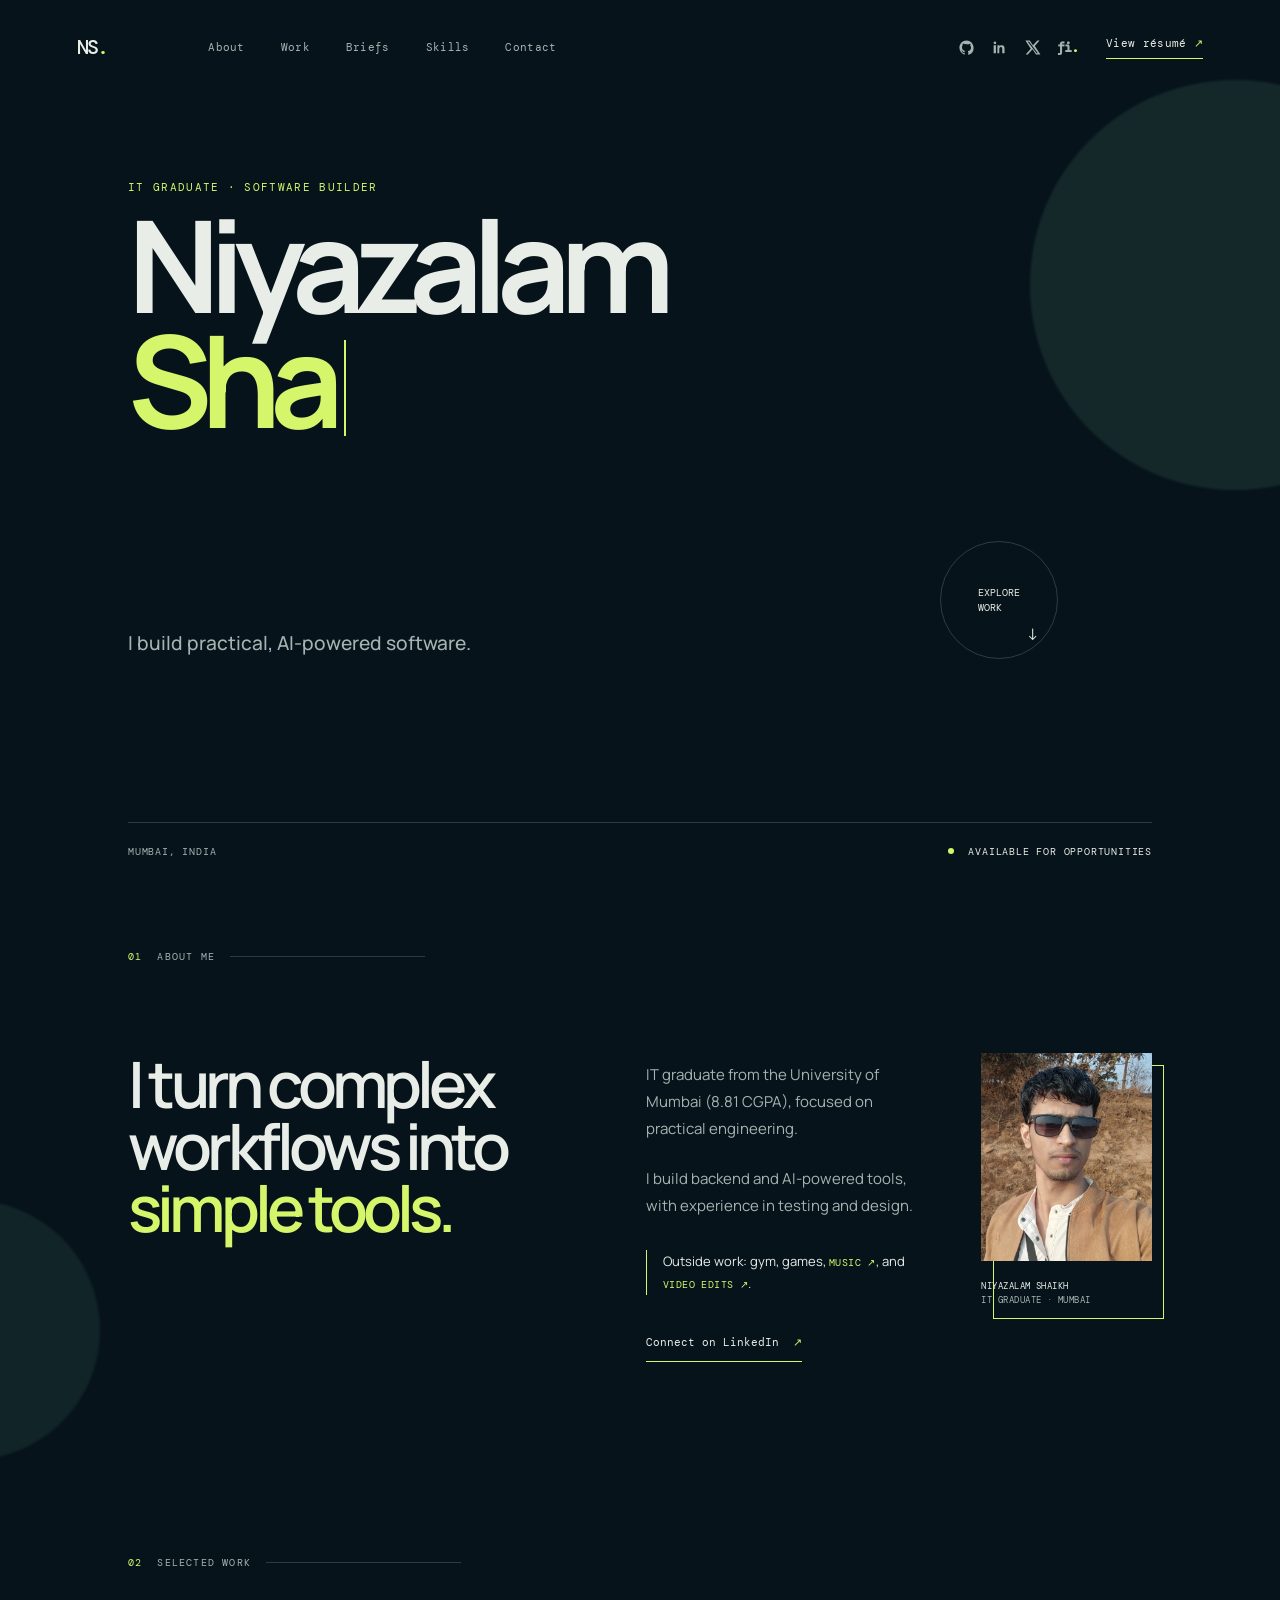
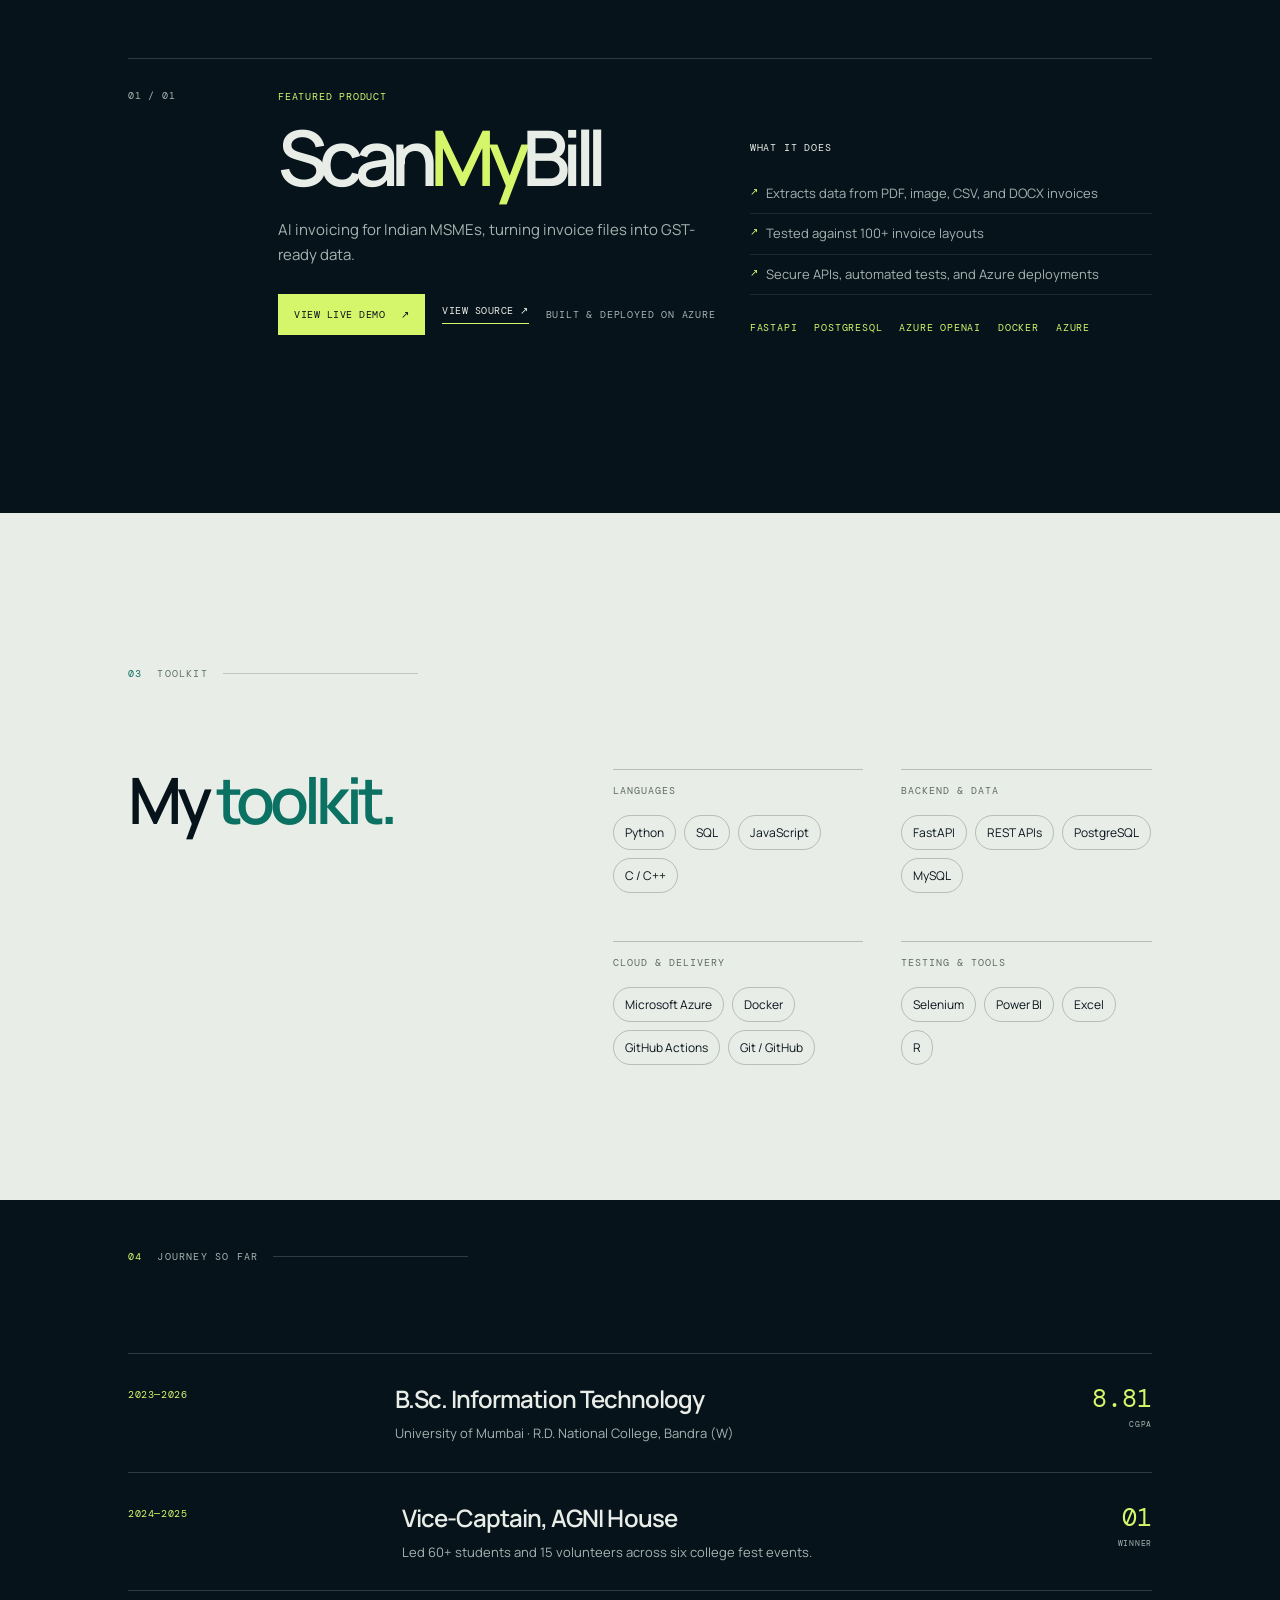
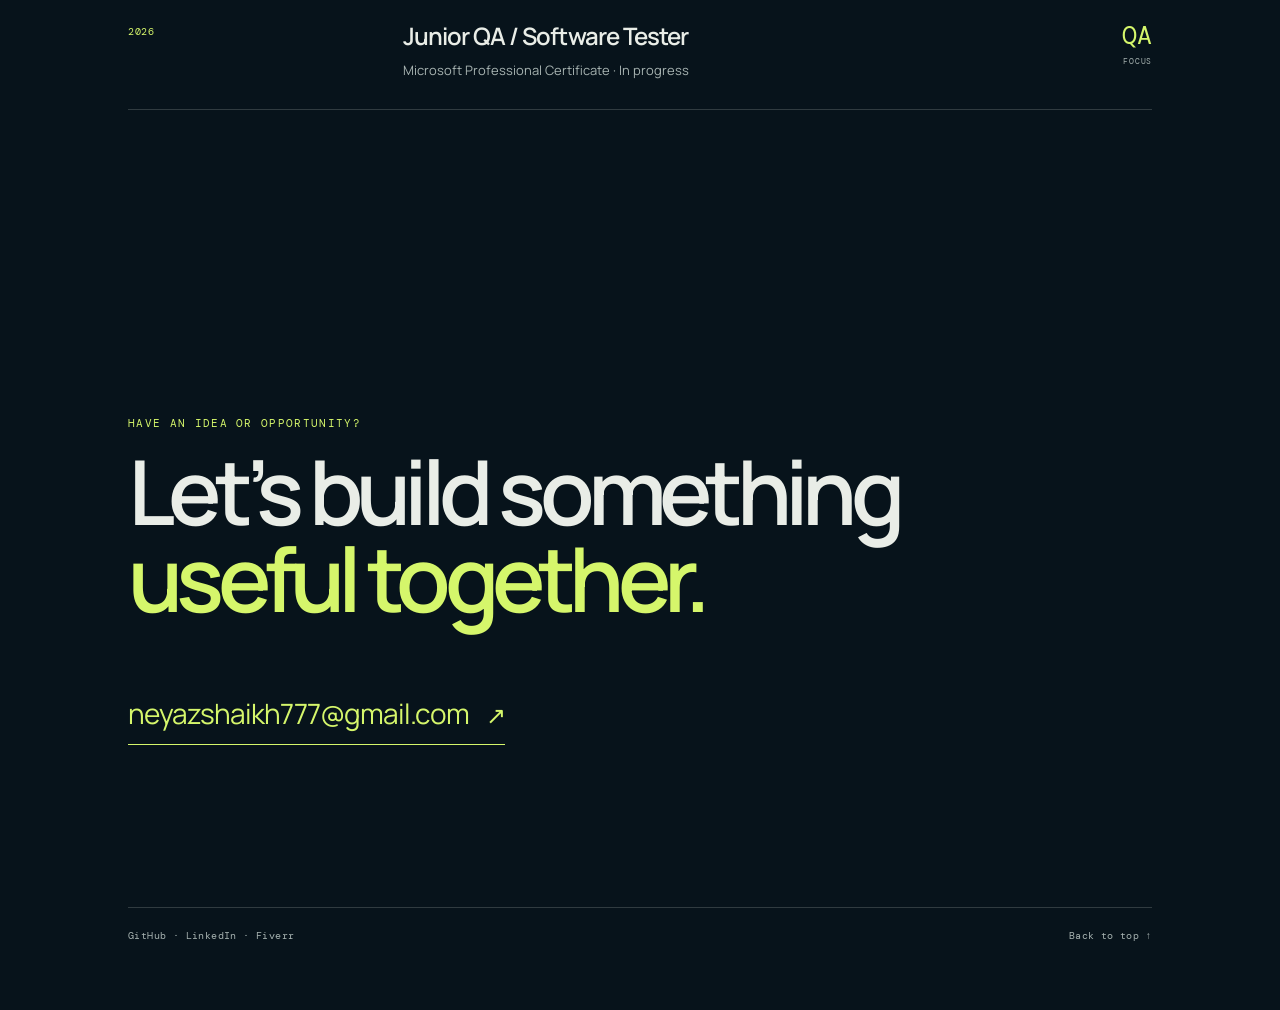
==== commit 0ab6c4fa: "fixed landing page" ====
--- a/index.html
+++ b/index.html
@@ -44,10 +44,10 @@
 
     <main>
       <section id="home" class="hero section-shell">
-        <p class="eyebrow reveal">Hey, I’m Niyazalam.</p>
+        <p class="eyebrow reveal">IT graduate · software builder</p>
         <h1 class="reveal" aria-label="Niyazalam Shaikh"><span class="type-line type-first" data-text="Niyazalam"></span><br /><span class="type-line type-last" data-text="Shaikh."></span></h1>
         <div class="hero-bottom reveal">
-          <p class="hero-copy">An IT graduate building practical, AI-enabled software for real-world problems.</p>
+          <p class="hero-copy">I build practical, AI-powered software.</p>
           <a class="circle-link" href="#work" aria-label="Explore my work"><span>Explore<br />work</span><b>↓</b></a>
         </div>
         <div class="hero-meta reveal">
@@ -61,9 +61,9 @@
         <div class="about-grid">
           <h2 class="reveal">I turn complex workflows into <em>simple tools.</em></h2>
           <div class="about-text reveal">
-            <p>I’m a Bachelor of Science in Information Technology graduate from the University of Mumbai, with an 8.81 CGPA and a focus on practical engineering.</p>
-            <p>My strongest work sits where backend systems, AI extraction, and thoughtful product decisions meet. I also bring hands-on experience in software testing and graphic design.</p>
-            <p class="personal-note">Outside of code, I hit the gym, play way too many video games, enjoy every genre of <a href="https://www.youtube.com/watch?v=YeFpMaiof6o" target="_blank" rel="noreferrer">music ↗</a>, and edit YouTube videos. <a href="https://www.youtube.com/@cverox" target="_blank" rel="noreferrer">See what I’m editing ↗</a></p>
+            <p>IT graduate from the University of Mumbai (8.81 CGPA), focused on practical engineering.</p>
+            <p>I build backend and AI-powered tools, with experience in testing and design.</p>
+            <p class="personal-note">Outside work: gym, games, <a href="https://www.youtube.com/watch?v=YeFpMaiof6o" target="_blank" rel="noreferrer">music ↗</a>, and <a href="https://www.youtube.com/@cverox" target="_blank" rel="noreferrer">video edits ↗</a>.</p>
             <a class="text-link" href="https://www.linkedin.com/in/niyaazshaikhh/" target="_blank" rel="noreferrer">Connect on LinkedIn <span>↗</span></a>
           </div>
           <figure class="about-photo reveal">
@@ -80,7 +80,7 @@
           <div class="project-main">
             <p class="project-kicker">Featured product</p>
             <h2>Scan<span>My</span>Bill</h2>
-            <p class="project-summary">An AI-enabled GST invoicing platform designed to reduce manual data entry for Indian MSMEs.</p>
+            <p class="project-summary">AI invoicing for Indian MSMEs, turning invoice files into GST-ready data.</p>
             <div class="project-actions">
               <a class="button" href="https://scanmybill.vercel.app/" target="_blank" rel="noreferrer">View live demo <span>↗</span></a>
               <a class="project-link" href="https://github.com/niyaazshaikhh/ScanMyBill" target="_blank" rel="noreferrer">View source ↗</a>
@@ -88,12 +88,11 @@
             </div>
           </div>
           <div class="project-detail">
-            <p>From invoices to structured data</p>
+            <p>What it does</p>
             <ul>
-              <li>AI extraction from PDFs, images, CSV, and DOCX files</li>
-              <li>100+ invoice layouts tested for dependable extraction</li>
-              <li>JWT, Google OAuth2, and rate limiting for a secure backend</li>
-              <li>Automated testing and deployments with GitHub Actions</li>
+              <li>Extracts data from PDF, image, CSV, and DOCX invoices</li>
+              <li>Tested against 100+ invoice layouts</li>
+              <li>Secure APIs, automated tests, and Azure deployments</li>
             </ul>
             <div class="tech-list"><span>FastAPI</span><span>PostgreSQL</span><span>Azure OpenAI</span><span>Docker</span><span>Azure</span></div>
           </div>
@@ -103,7 +102,7 @@
       <section id="skills" class="skills section-shell content-section">
         <div class="section-label reveal"><span>03</span> Toolkit</div>
         <div class="skills-layout">
-          <h2 class="reveal">Technology I use to get ideas <em>shipped.</em></h2>
+          <h2 class="reveal">My <em>toolkit.</em></h2>
           <div class="skill-groups reveal">
             <div class="skill-group"><p>Languages</p><div><span>Python</span><span>SQL</span><span>JavaScript</span><span>C / C++</span></div></div>
             <div class="skill-group"><p>Backend & data</p><div><span>FastAPI</span><span>REST APIs</span><span>PostgreSQL</span><span>MySQL</span></div></div>
@@ -117,7 +116,7 @@
         <div class="section-label reveal"><span>04</span> Journey so far</div>
         <div class="journey-list reveal">
           <article><p class="journey-year">2023—2026</p><div><h3>B.Sc. Information Technology</h3><p>University of Mumbai · R.D. National College, Bandra (W)</p></div><strong>8.81 <small>CGPA</small></strong></article>
-          <article><p class="journey-year">2024—2025</p><div><h3>Vice-Captain, AGNI House</h3><p>Coordinated 60+ students and 15 volunteers across six sports and cultural events at Goonj College Fest.</p></div><strong>01 <small>Winner</small></strong></article>
+          <article><p class="journey-year">2024—2025</p><div><h3>Vice-Captain, AGNI House</h3><p>Led 60+ students and 15 volunteers across six college fest events.</p></div><strong>01 <small>Winner</small></strong></article>
           <article><p class="journey-year">2026</p><div><h3>Junior QA / Software Tester</h3><p>Microsoft Professional Certificate · In progress</p></div><strong>QA <small>Focus</small></strong></article>
         </div>
       </section>
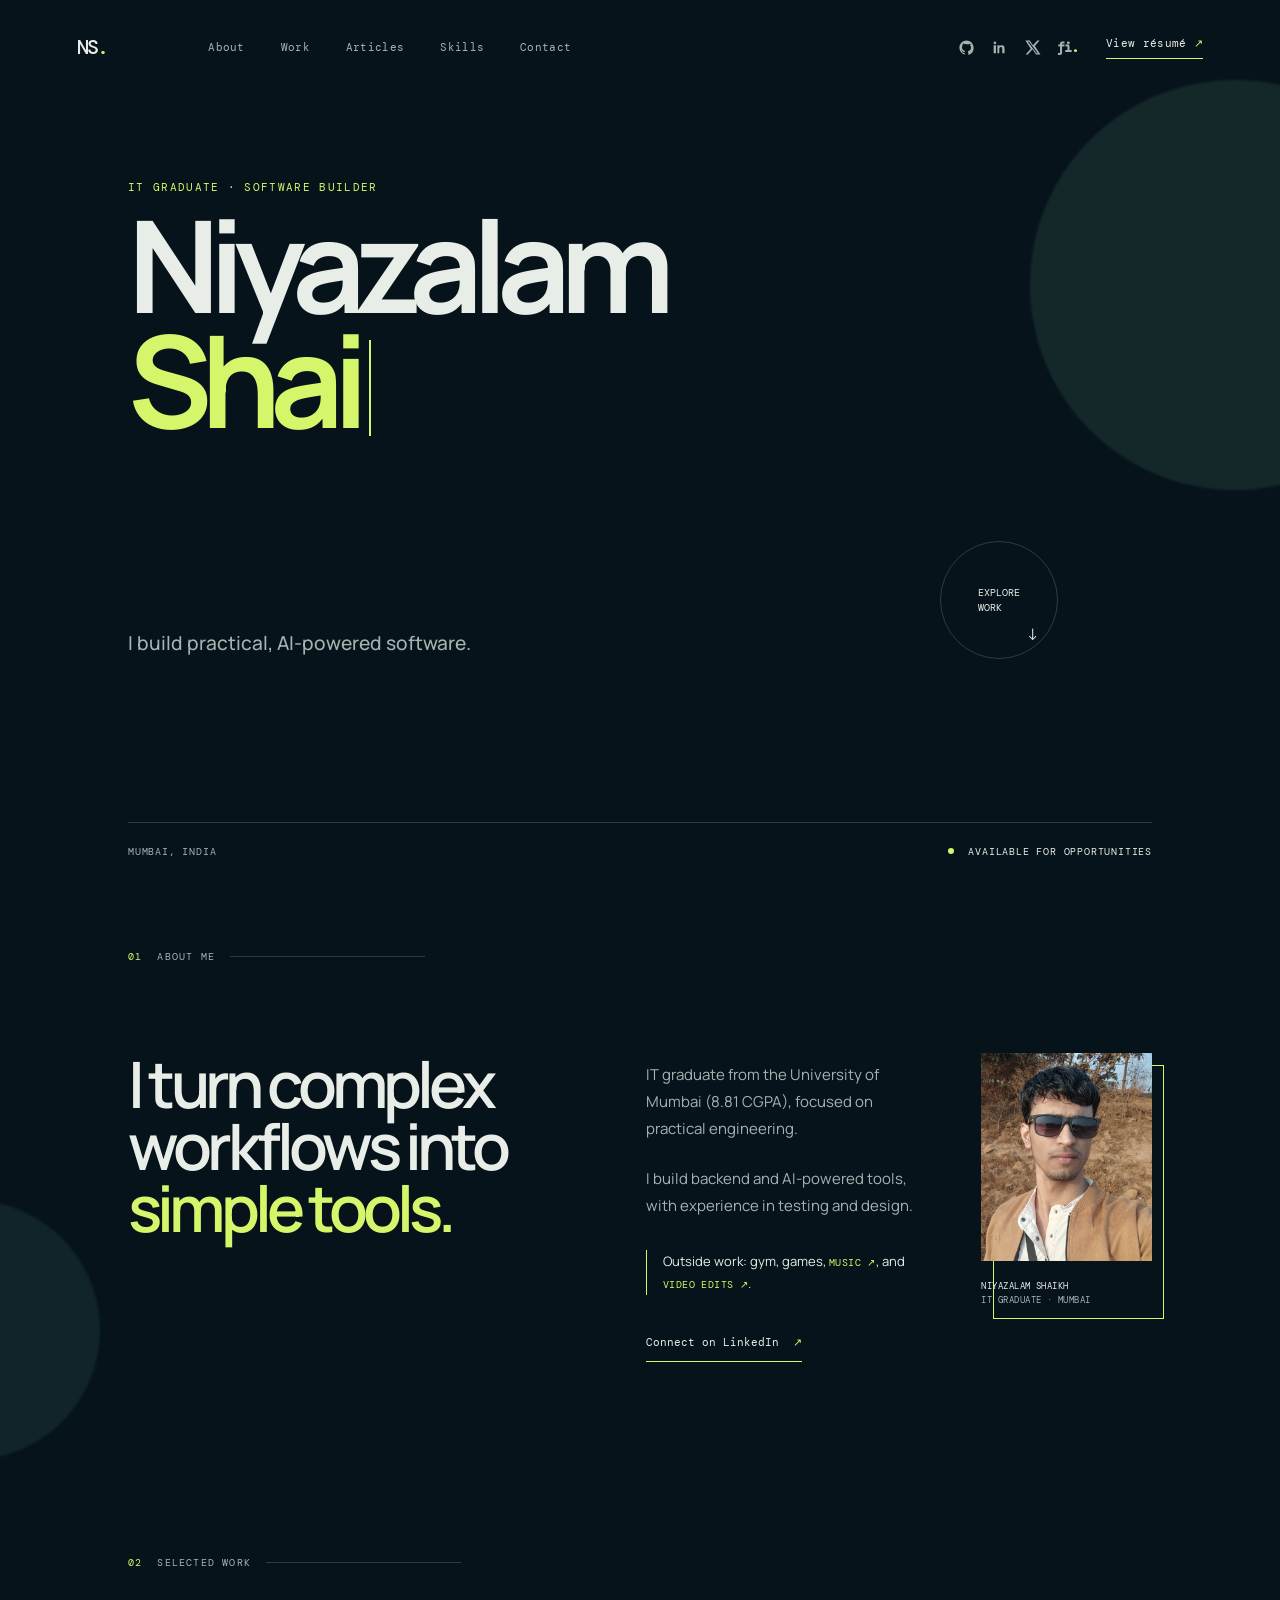
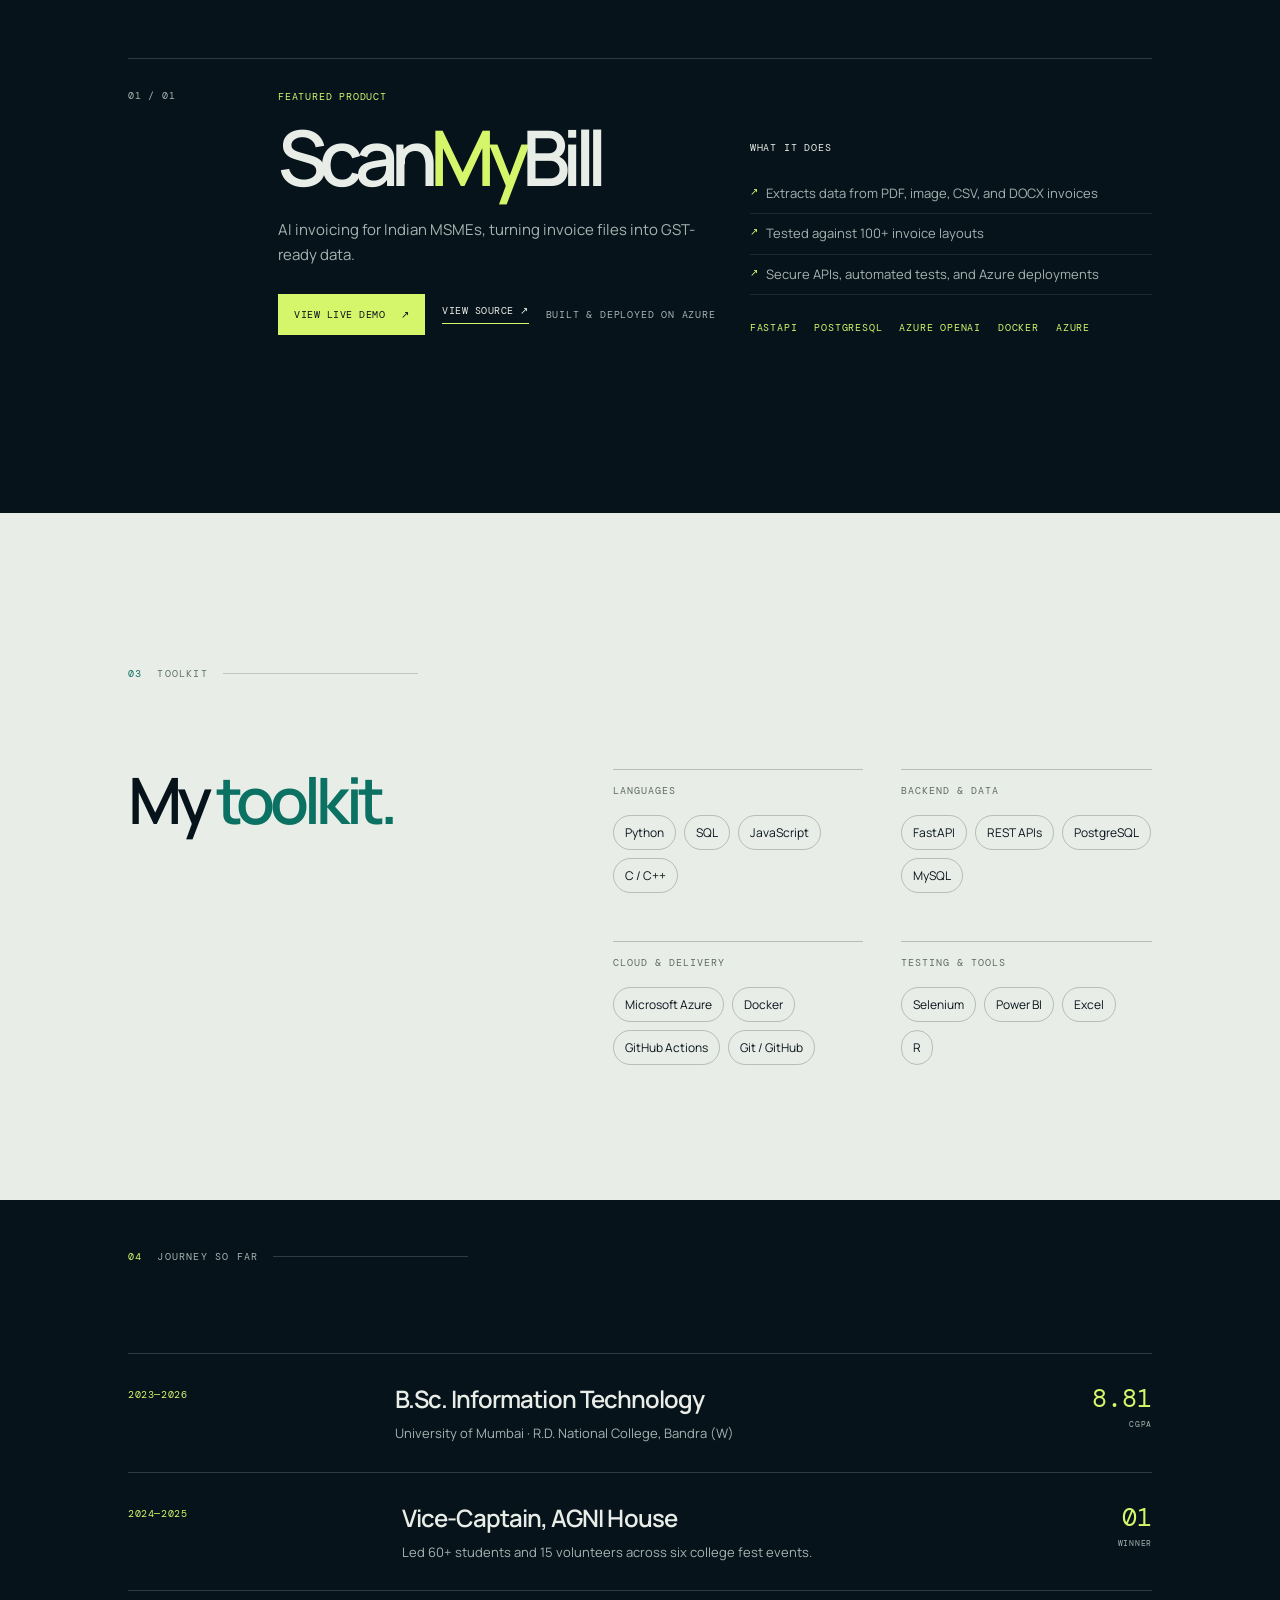
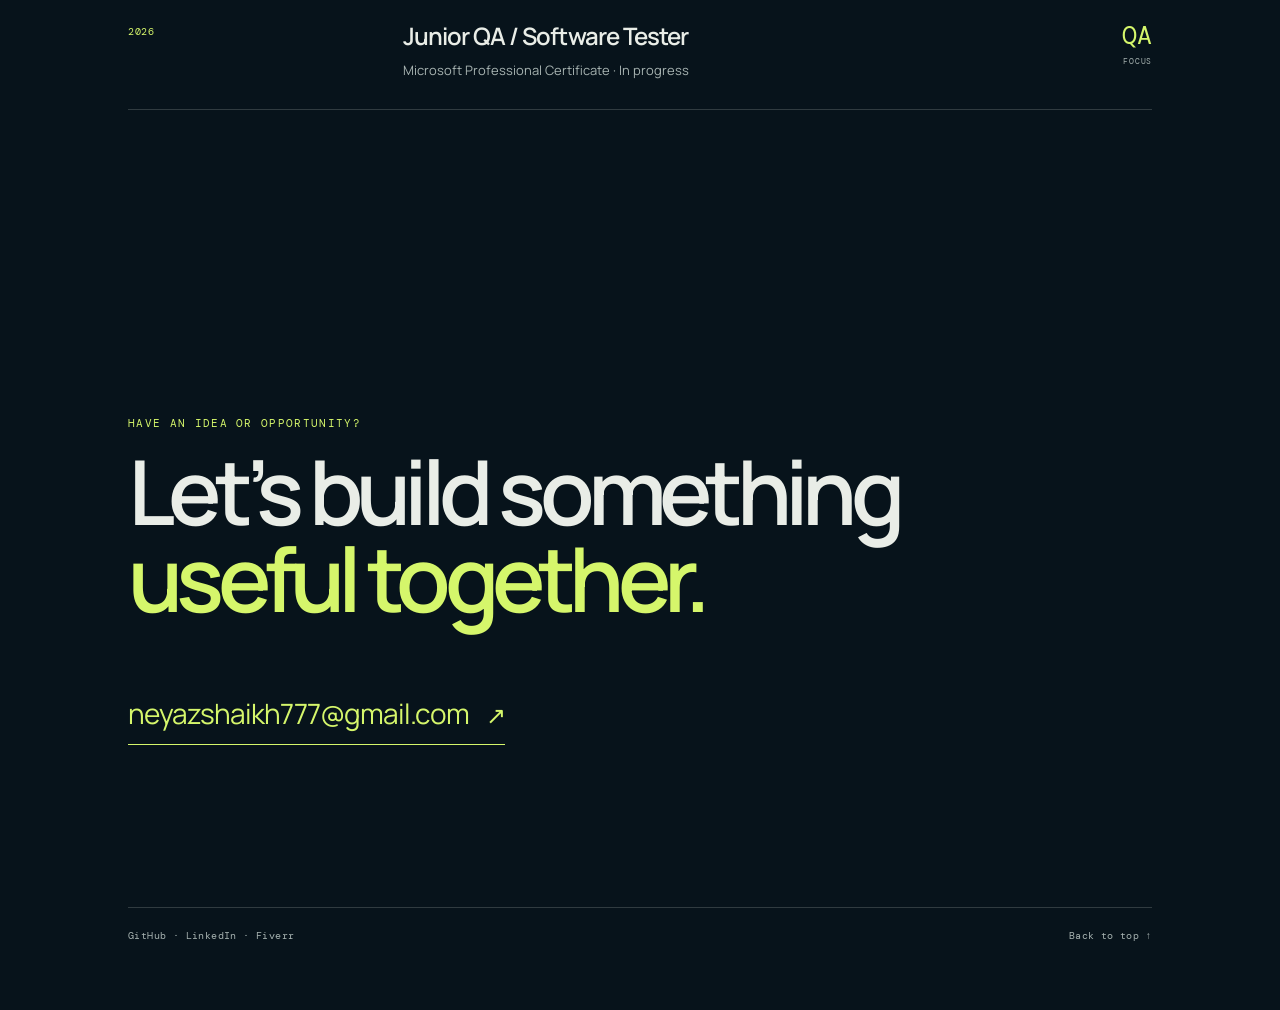
==== commit 0ea736e0: "shift from briefs to articles" ====
--- a/index.html
+++ b/index.html
@@ -23,7 +23,7 @@
       <nav class="nav-links" aria-label="Main navigation">
         <a href="#about">About</a>
         <a href="#work">Work</a>
-        <a href="/briefs/">Briefs</a>
+        <a href="/articles/">Articles</a>
         <a href="#skills">Skills</a>
         <a href="#contact">Contact</a>
       </nav>
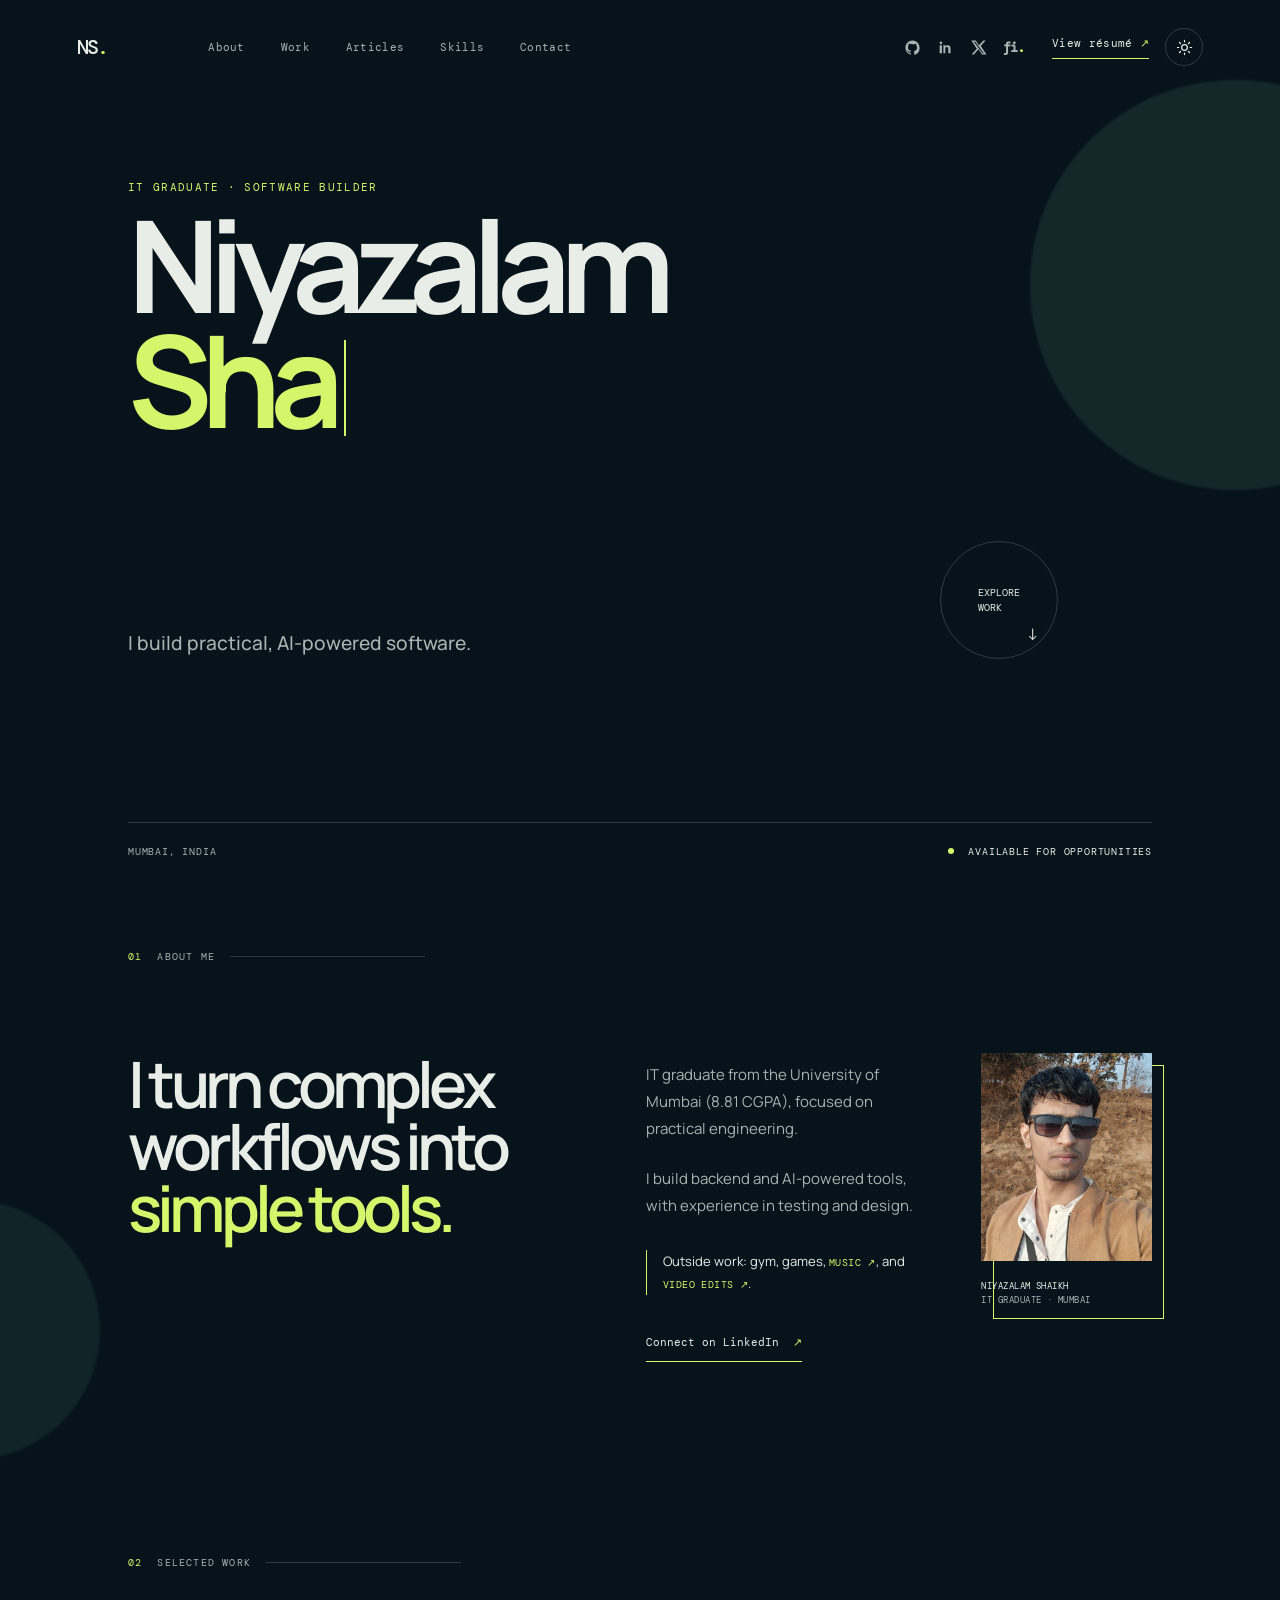
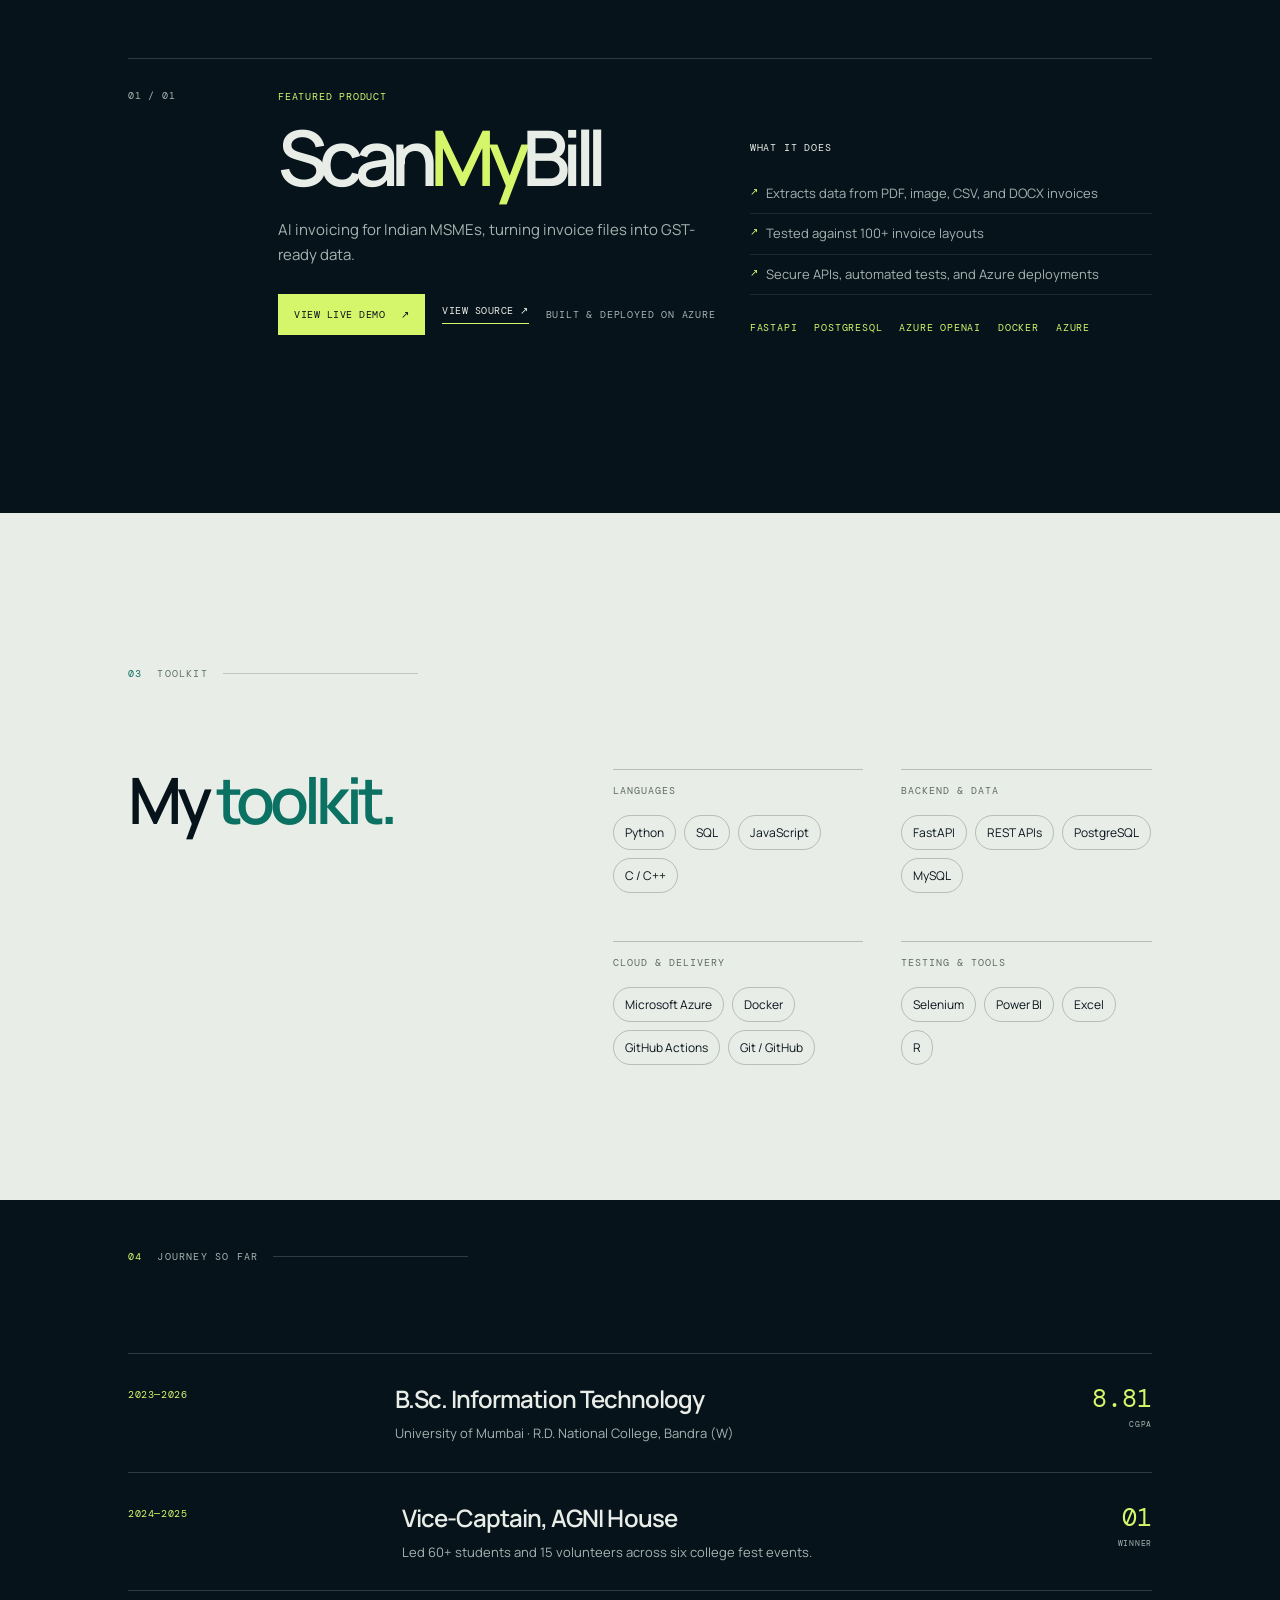
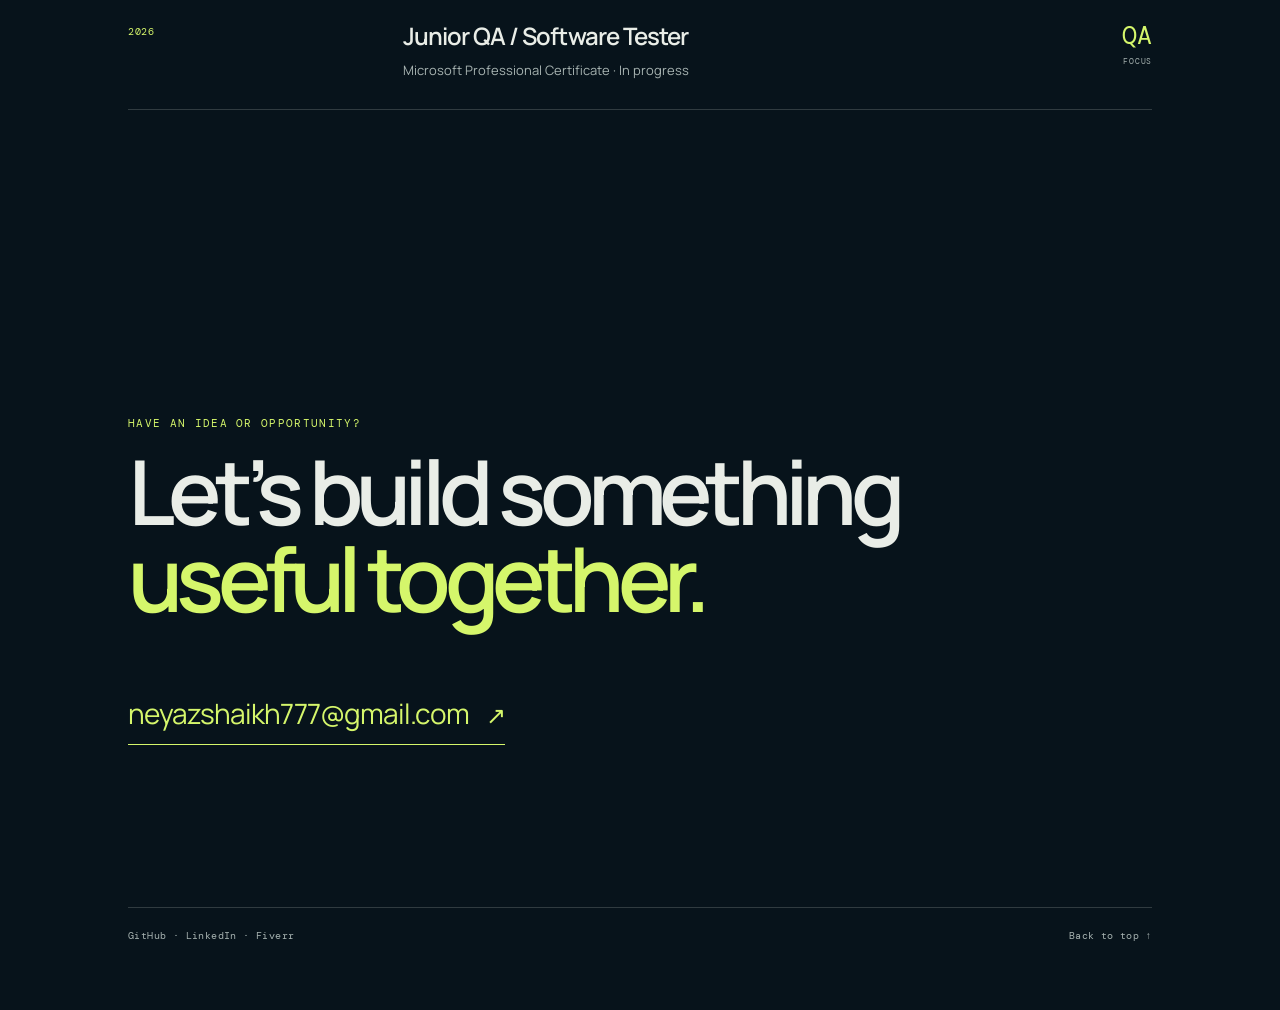
==== commit a75cd860: "add dark mode switch  button" ====
--- a/index.html
+++ b/index.html
@@ -4,11 +4,20 @@
     <meta charset="UTF-8" />
     <meta name="viewport" content="width=device-width, initial-scale=1.0" />
     <meta name="description" content="Portfolio of Niyazalam Shaikh — IT graduate and builder of practical software." />
+    <meta name="theme-color" content="#07131b" />
     <title>Niyazalam Shaikh | Portfolio</title>
     <link rel="icon" type="image/svg+xml" href="/assets/images/favicon.svg" />
     <link rel="preconnect" href="https://fonts.googleapis.com" />
     <link rel="preconnect" href="https://fonts.gstatic.com" crossorigin />
     <link href="https://fonts.googleapis.com/css2?family=DM+Mono:wght@400;500&family=Manrope:wght@400;500;600;700;800&display=swap" rel="stylesheet" />
+    <script>
+      try {
+        if (localStorage.getItem("portfolio-theme") === "light") {
+          document.documentElement.dataset.theme = "light";
+          document.querySelector('meta[name="theme-color"]')?.setAttribute("content", "#f5f7f2");
+        }
+      } catch {}
+    </script>
     <link rel="stylesheet" href="/assets/css/main.css" />
   </head>
   <body>
@@ -40,6 +49,10 @@
         <a class="fiverr-link" href="https://www.fiverr.com/neyazshaikh/" target="_blank" rel="noreferrer" aria-label="Fiverr profile" title="Fiverr">fi<span>.</span></a>
       </div>
       <button class="header-cta" id="resume-button" type="button" aria-haspopup="dialog" aria-controls="resume-dialog" aria-expanded="false">View résumé <span aria-hidden="true">↗</span></button>
+      <button class="theme-toggle" type="button" aria-label="Switch to light mode" title="Switch to light mode" aria-pressed="false">
+        <svg class="theme-icon-sun" viewBox="0 0 24 24" aria-hidden="true"><circle cx="12" cy="12" r="4" /><path d="M12 2v2m0 16v2M4.93 4.93l1.42 1.42m11.3 11.3 1.42 1.42M2 12h2m16 0h2M4.93 19.07l1.42-1.42m11.3-11.3 1.42-1.42" /></svg>
+        <svg class="theme-icon-moon" viewBox="0 0 24 24" aria-hidden="true"><path d="M20.7 14.2A8.5 8.5 0 0 1 9.8 3.3 8.6 8.6 0 1 0 20.7 14.2Z" /></svg>
+      </button>
     </header>
 
     <main>
--- a/assets/css/main.css
+++ b/assets/css/main.css
@@ -7,10 +7,12 @@
   --line: rgba(233, 237, 231, .18);
   --mono: "DM Mono", ui-monospace, monospace;
   --sans: "Manrope", Arial, sans-serif;
+  color-scheme: dark;
 }
 
 * { box-sizing: border-box; }
 html { scroll-behavior: smooth; }
+html[data-theme="light"] { color-scheme: light; }
 body { background: var(--ink); color: var(--paper); font-family: var(--sans); margin: 0; overflow-x: hidden; }
 a { color: inherit; text-decoration: none; }
 
@@ -30,6 +32,28 @@
 .social-links .fiverr-link { font-size: 14px; font-weight: 800; letter-spacing: -.08em; line-height: 1; }
 .social-links .fiverr-link span { color: var(--lime); }
 .header-cta { background: transparent; border: 0; border-bottom: 1px solid var(--lime); color: var(--paper); cursor: pointer; padding: 0 0 8px; }
+.theme-toggle {
+  align-items: center;
+  background: transparent;
+  border: 1px solid var(--line);
+  border-radius: 50%;
+  color: var(--paper);
+  cursor: pointer;
+  display: inline-flex;
+  flex: 0 0 38px;
+  height: 38px;
+  justify-content: center;
+  margin-left: 16px;
+  padding: 0;
+  transition: background .2s ease, border-color .2s ease, color .2s ease, transform .2s ease;
+  width: 38px;
+}
+.theme-toggle:hover { background: var(--lime); border-color: var(--lime); color: var(--ink); transform: rotate(-8deg); }
+.theme-toggle:focus-visible { outline: 2px solid var(--lime); outline-offset: 3px; }
+.theme-toggle svg { fill: none; height: 17px; stroke: currentColor; stroke-linecap: round; stroke-linejoin: round; stroke-width: 1.7; width: 17px; }
+.theme-toggle .theme-icon-moon { display: none; }
+html[data-theme="light"] .theme-toggle .theme-icon-sun { display: none; }
+html[data-theme="light"] .theme-toggle .theme-icon-moon { display: block; }
 .menu-toggle { display: none; }
 
 .resume-dialog { background: transparent; border: 0; height: min(90vh, 900px); max-height: none; max-width: min(1100px, 92vw); padding: 0; width: 92vw; }
@@ -129,6 +153,22 @@
 .contact-footer a:hover { color: var(--lime); }
 .contact-footer p { margin: 0; }
 
+html[data-theme="light"] body:not(.article-page) {
+  --ink: #f5f7f2;
+  --ink-soft: #e7ece6;
+  --paper: #17252c;
+  --muted: #59686e;
+  --lime: #50751d;
+  --line: rgba(23, 37, 44, .18);
+  background: var(--ink);
+  color: var(--paper);
+}
+html[data-theme="light"] .page-glow { opacity: .1; }
+html[data-theme="light"] .skills { background: #e7ece5; color: #17252c; }
+html[data-theme="light"] .resume-dialog-close { border-color: rgba(23, 37, 44, .3); }
+html[data-theme="light"] .resume-dialog-content { background: #ffffff; color: #17252c; }
+html[data-theme="light"] .resume-dialog-header { background: #e7ece6; color: #17252c; }
+
 .reveal { opacity: 0; transform: translateY(24px); transition: opacity .65s ease, transform .65s ease; }
 .reveal.visible { opacity: 1; transform: translateY(0); }
 @media (prefers-reduced-motion: reduce) { html { scroll-behavior: auto; } .reveal { opacity: 1; transform: none; transition: none; } .type-line.typing::after { animation: none; } }
@@ -137,6 +177,7 @@
   .site-header { height: 75px; }
   .nav-links, .social-links { display: none; }
   .header-cta { font-size: 9px; margin-left: auto; }
+  .theme-toggle { flex-basis: 36px; height: 36px; margin-left: 13px; width: 36px; }
   .resume-dialog { height: 88vh; max-width: 96vw; width: 96vw; }
   .resume-dialog-header { min-height: 52px; padding-left: 14px; }
   .resume-dialog-header h2 { font-size: 9px; }
